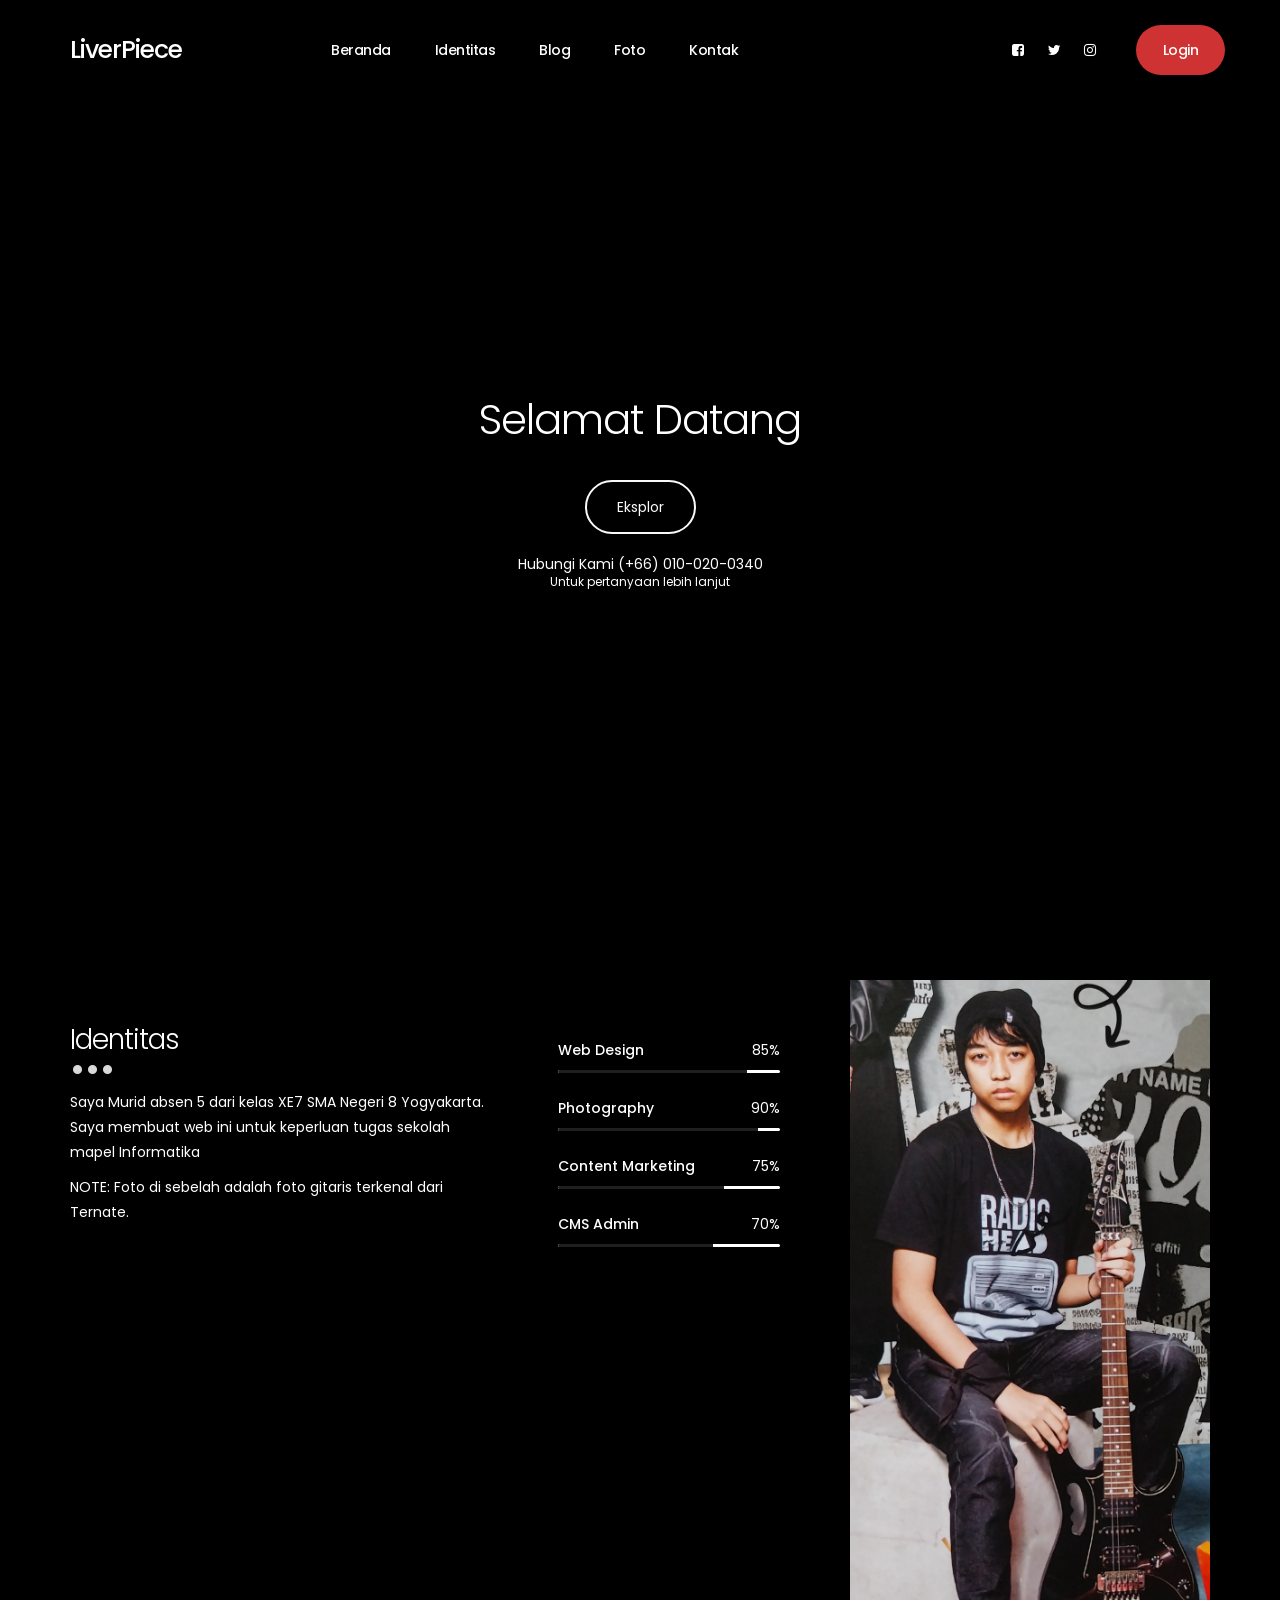
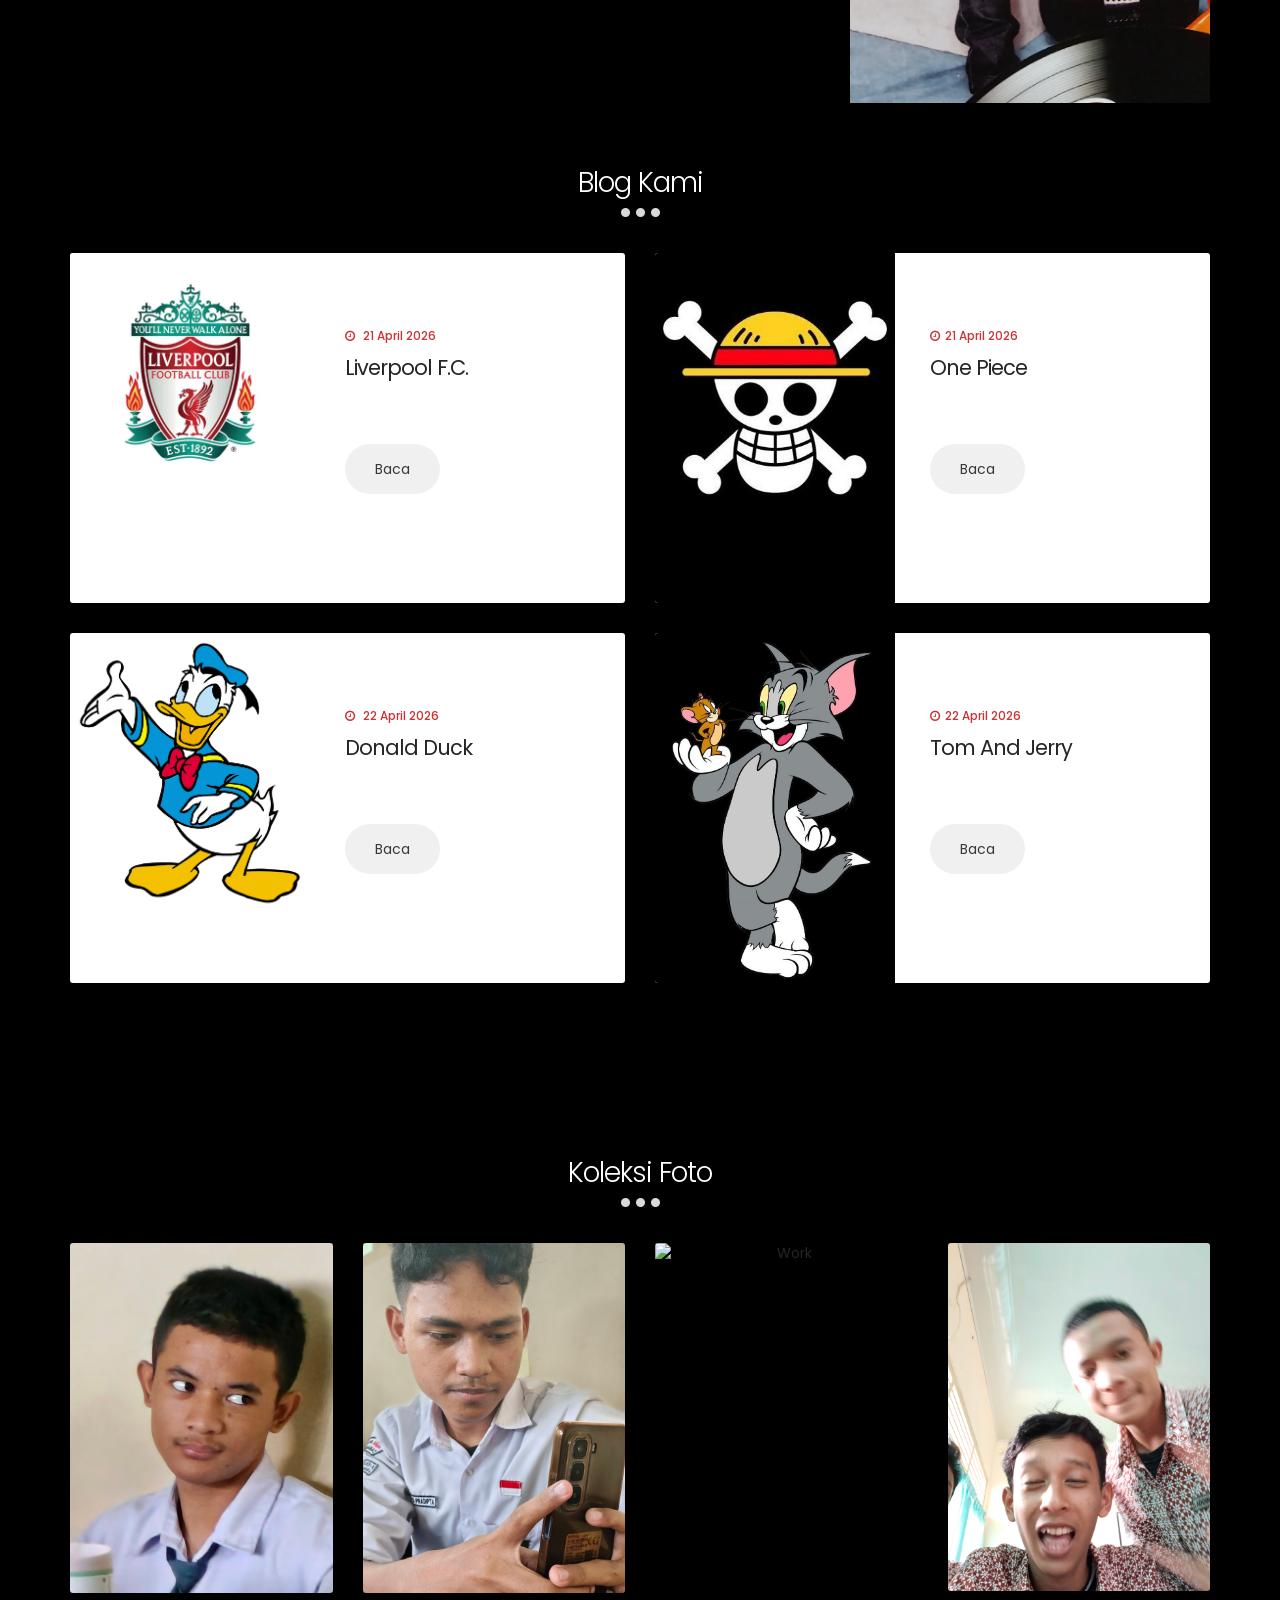
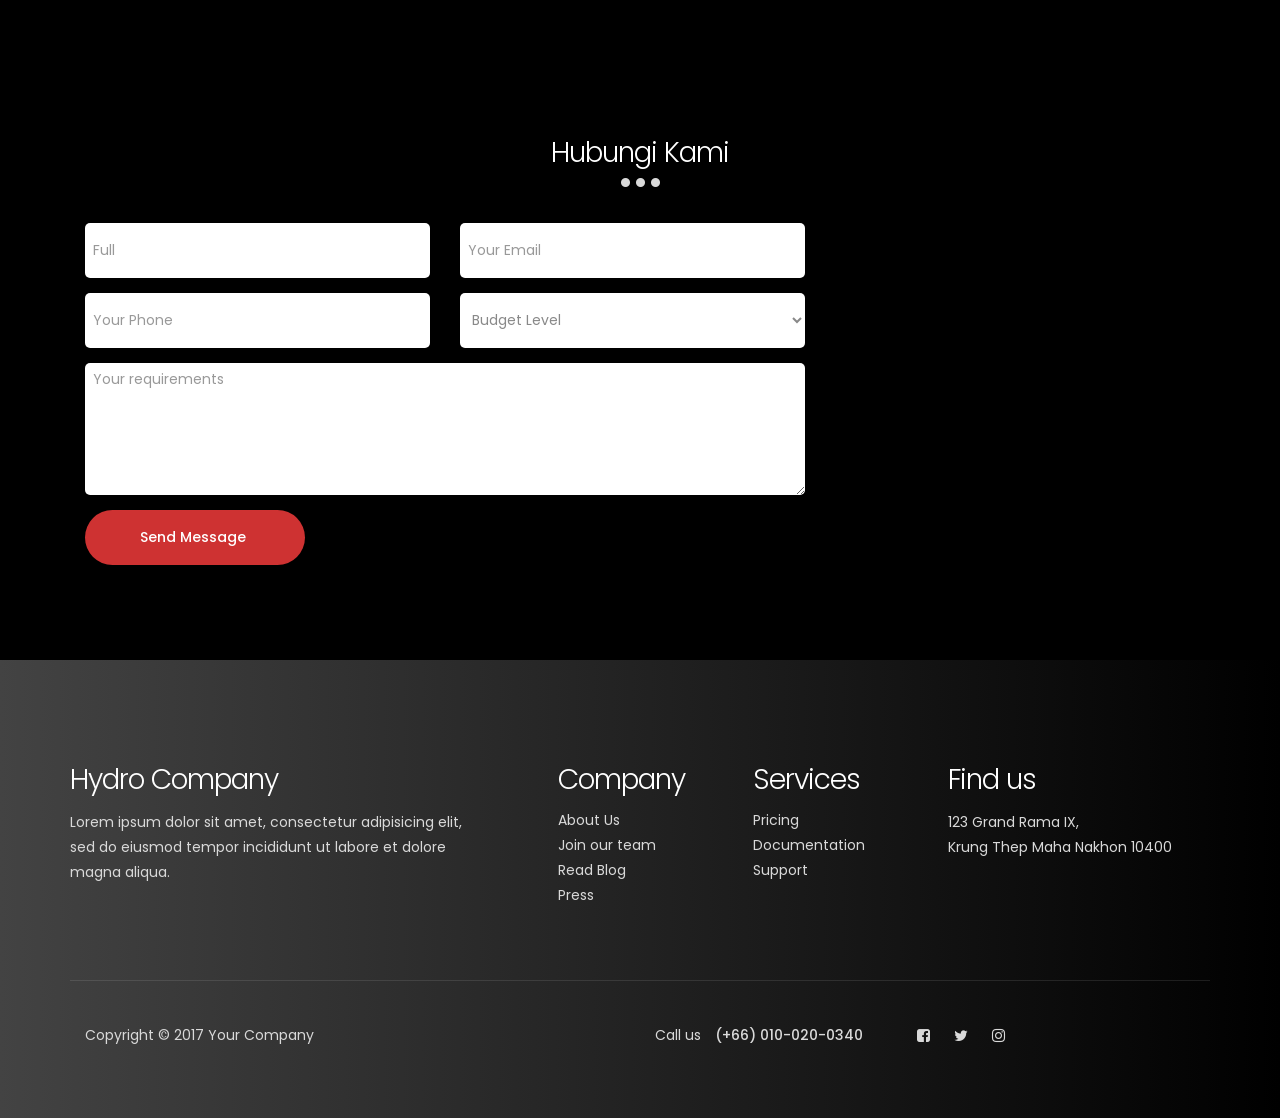
==== index.html @ a09a5f18 "Update index.html" ====
<!DOCTYPE html>
<html lang="en">
<head>
     <title>LiverPiece</title>
	<link rel="icon" type="image/png" href="images/92227-removebg-preview.png">
<!-- 
Hydro Template 
http://www.templatemo.com/tm-509-hydro
-->
     <meta charset="UTF-8">
     <meta http-equiv="X-UA-Compatible" content="IE=Edge">
     <meta name="description" content="">
     <meta name="keywords" content="">
     <meta name="author" content="">
     <meta name="viewport" content="width=device-width, initial-scale=1, maximum-scale=1">

     <link rel="stylesheet" href="css/bootstrap.min.css">
     <link rel="stylesheet" href="css/magnific-popup.css">
     <link rel="stylesheet" href="css/font-awesome.min.css">

     <!-- MAIN CSS -->
     <link rel="stylesheet" href="css/templatemo-style.css">
</head>
<body>

     <!-- PRE LOADER -->
     <section class="preloader">
          <div class="spinner">
               <span class="spinner-rotate"></span>
          </div>
     </section>


     <!-- MENU -->
     <section class="navbar custom-navbar navbar-fixed-top" role="navigation">
          <div class="container">

               <div class="navbar-header">
                    <button class="navbar-toggle" data-toggle="collapse" data-target=".navbar-collapse">
                         <span class="icon icon-bar"></span>
                         <span class="icon icon-bar"></span>
                         <span class="icon icon-bar"></span>
                    </button>

                    <!-- lOGO TEXT HERE -->
                    <a href="index.html" class="navbar-brand">LiverPiece</a>
               </div>

               <!-- MENU LINKS -->
               <div class="collapse navbar-collapse">
                    <ul class="nav navbar-nav navbar-nav-first">
                         <li><a href="#home" class="smoothScroll">Beranda</a></li>
                         <li><a href="#about" class="smoothScroll">Identitas</a></li>
                         <li><a href="#blog" class="smoothScroll">Blog</a></li>
                         <li><a href="#work" class="smoothScroll">Foto</a></li>
                         <li><a href="#contact" class="smoothScroll">Kontak</a></li>
                    </ul>

                    <ul class="nav navbar-nav navbar-right">
                         <li><a href="#"><i class="fa fa-facebook-square"></i></a></li>
                         <li><a href="#"><i class="fa fa-twitter"></i></a></li>
                         <li><a href="#"><i class="fa fa-instagram"></i></a></li>
                         <li class="section-btn"><a href="login/index.html">Login</a></li>
                    </ul>
               </div>

          </div>
     </section>


     <!-- HOME -->
     <section id="home" data-stellar-background-ratio="0.5">
          <div class="overlay"></div>
          <div class="container">
               <div class="row">

                    <div class="col-md-12 col-sm-12 text-center">
                         <div class="home-info">
                              <h1>Selamat Datang</h1>
                              <a href="#about" class="btn section-btn smoothScroll">Eksplor</a>
                              <div style="margin-top: 20px;">
                                   Hubungi Kami (+66) 010-020-0340
                                   <small style="display: block;">Untuk pertanyaan lebih lanjut</small>
                              </div>
                         </div>
                    </div>
               </div>
          </div>
     </section>


     <!-- ABOUT -->
     <section id="about" data-stellar-background-ratio="0.5">
          <div class="container">
               <div class="row">

                    <div class="col-md-5 col-sm-6">
                         <div class="about-info">
                              <div class="section-title">
                                   <h2>Identitas</h2>
                                   <span class="line-bar">...</span>
                              </div>
                              <p>Saya Murid absen 5 dari kelas XE7 SMA Negeri 8 Yogyakarta. Saya membuat web ini untuk keperluan tugas sekolah mapel Informatika</p>
                              <p> NOTE: Foto di sebelah adalah foto gitaris terkenal dari Ternate.</p>
                         </div>
                    </div>

                    <div class="col-md-3 col-sm-6">
                         <div class="about-info skill-thumb">

                              <strong>Web Design</strong>
                                   <span class="pull-right">85%</span>
                                        <div class="progress">
                                             <div class="progress-bar progress-bar-primary" role="progressbar" aria-valuenow="85" aria-valuemin="0" aria-valuemax="100" style="width: 85%;"></div>
                                        </div>

                              <strong>Photography</strong>
                                   <span class="pull-right">90%</span>
                                        <div class="progress">
                                             <div class="progress-bar progress-bar-primary" role="progressbar" aria-valuenow="90" aria-valuemin="0" aria-valuemax="100" style="width: 90%;"></div>
                                        </div>

                              <strong>Content Marketing</strong>
                                   <span class="pull-right">75%</span>
                                        <div class="progress">
                                             <div class="progress-bar progress-bar-primary" role="progressbar" aria-valuenow="75" aria-valuemin="0" aria-valuemax="100" style="width: 75%;"></div>
                                        </div>

                              <strong>CMS Admin</strong>
                                   <span class="pull-right">70%</span>
                                        <div class="progress">
                                             <div class="progress-bar progress-bar-primary" role="progressbar" aria-valuenow="70" aria-valuemin="0" aria-valuemax="100" style="width: 70%;"></div>
                                        </div>

                         </div>
                    </div>

                    <div class="col-md-4 col-sm-12">
                         <div class="about-image">
                              <img src="images/IMG_20260420_203108_837.jpg" class="img-responsive" alt="">
                         </div>
                    </div>
                    
               </div>
          </div>
     </section>


     <!-- BLOG -->
     <section id="blog" data-stellar-background-ratio="0.5">
          <div class="container">
               <div class="row">

                    <div class="col-md-12 col-sm-12">
                         <div class="section-title">
                              <h2>Blog Kami</h2>
                              <span class="line-bar">...</span>
                         </div>
                    </div>

                    <div class="col-md-6 col-sm-6">
                         <!-- BLOG THUMB -->
                         <div class="media blog-thumb">
                              <div class="media-object media-left">
                                   <a href="blog-detail.html"><img src="images/LogoLiverpool.jpg" class="img-responsive" alt=""></a>
                              </div>
                              <div class="media-body blog-info">
                                   <small><i class="fa fa-clock-o"></i> 21 April 2026</small>
                                   <h3><a href="blog-detail.html">Liverpool F.C.</a></h3>
                                   <p>.</p>
                                   <a href="blog-detail.html" class="btn section-btn">Baca</a>
                              </div>
                         </div>
                    </div>

                    <div class="col-md-6 col-sm-6">
                         <!-- BLOG THUMB -->
                         <div class="media blog-thumb">
                              <div class="media-object media-left">
                                   <a href="blogop.html"><img src="images/logoOP.jpg" class="img-responsive" alt=""></a>
                              </div>
                              <div class="media-body blog-info">
                                   <small><i class="fa fa-clock-o"></i>21 April 2026</small>
                                   <h3><a href="blogop.html">One Piece</a></h3>
                                   <p>.</p>
                                   <a href="blogop.html" class="btn section-btn">Baca</a>
                              </div>
                         </div>
                    </div>

                    <div class="col-md-6 col-sm-6">
                         <!-- BLOG THUMB -->
                         <div class="media blog-thumb">
                              <div class="media-object media-left">
                                   <a href="blogdonald.html"><img src="images/donald.webp" class="img-responsive" alt=""></a>
                              </div>
                              <div class="media-body blog-info">
                                   <small><i class="fa fa-clock-o"></i> 22 April 2026</small>
                                   <h3><a href="blogdonald.html">Donald Duck</a></h3>
                                   <p>.</p>
                                   <a href="blogdonald.html" class="btn section-btn">Baca</a>
                              </div>
                         </div>
                    </div>

                    <div class="col-md-6 col-sm-6">
                         <!-- BLOG THUMB -->
                         <div class="media blog-thumb">
                              <div class="media-object media-left">
                                   <a href="tomjerry.html"><img src="images/tomjerry.jpg" class="img-responsive" alt=""></a>
                              </div>
                              <div class="media-body blog-info">
                                   <small><i class="fa fa-clock-o"></i>22 April 2026</small>
                                   <h3><a href="tomjerry.html">Tom and Jerry</a></h3>
                                   <p>.</p>
                                   <a href="tomjerry.html" class="btn section-btn">Baca</a>
                              </div>
                         </div>
                    </div>
                    
               </div>
          </div>
     </section>


     <!-- WORK -->
     <section id="work" data-stellar-background-ratio="0.5">
          <div class="container">
               <div class="row">

                    <div class="col-md-12 col-sm-12">
                         <div class="section-title">
                              <h2>Koleksi Foto</h2>
                              <span class="line-bar">...</span>
                         </div>
                    </div>

                    <div class="col-md-3 col-sm-6">
                         <!-- WORK THUMB -->
                         <div class="work-thumb">
                              <a href="images/IMG_20260420_091550_127.jpg" class="image-popup">
                                   <img src="images/IMG_20260420_091550_127.jpg" class="img-responsive" alt="Work">

                                   <div class="work-info">
                                        <h3>Lingga</h3>
                                        <small>Lagi ngelirik</small>
                                   </div>
                              </a>
                         </div>
                    </div>

                    <div class="col-md-3 col-sm-6">
                         <!-- WORK THUMB -->
                         <div class="work-thumb">
                              <a href="images/IMG_20260129_132406_735.jpg" class="image-popup">
                                   <img src="images/IMG_20260129_132406_735.jpg" class="img-responsive" alt="Work">

                                   <div class="work-info">
                                        <h3>Aryo</h3>
                                        <small>Belajar foto</small>
                                   </div>
                              </a>
                         </div>
                    </div>

                    <div class="col-md-3 col-sm-6">
                         <!-- WORK THUMB -->
                         <div class="work-thumb">
                              <a href="images/IMG_20260119_083320_016.jpg" class="image-popup">
                                   <img src="images/IMG_20260119_083320_016.jpg" class="img-responsive" alt="Work">

                                   <div class="work-info">
                                        <h3>Satria</h3>
                                        <small>Kirab budaya</small>
                                   </div>
                              </a>
                         </div>
                    </div>

                    <div class="col-md-3 col-sm-6">
                         <!-- WORK THUMB -->
                         <div class="work-thumb">
                              <a href="images/IMG_20260408_142944_470.jpg" class="image-popup">
                                   <img src="images/IMG_20260408_142944_470.jpg" class="img-responsive" alt="Work">

                                   <div class="work-info">
                                        <h3>Erry x Lingga</h3>
                                        <small>Nyoba filter</small>
                                   </div>
                              </a>
                         </div>
                    </div>

               </div>
          </div>
     </section>

     <!-- CONTACT -->
     <section id="contact" data-stellar-background-ratio="0.5">
          <div class="container">
               <div class="row">

                    <div class="col-md-12 col-sm-12">
                         <div class="section-title">
                              <h2>Hubungi Kami</h2>
                              <span class="line-bar">...</span>
                         </div>
                    </div>

                    <div class="col-md-8 col-sm-8">
                        
                         <!-- CONTACT FORM HERE -->
                         <form id="contact-form" role="form" action="#" method="post">
                              <div class="col-md-6 col-sm-6">
                                   <input type="text" class="form-control" placeholder="Full" id="cf-name" name="cf-name" required="">
                              </div>

                              <div class="col-md-6 col-sm-6">
                                   <input type="email" class="form-control" placeholder="Your Email" id="cf-email" name="cf-email" required="">
                              </div>

                              <div class="col-md-6 col-sm-6">
                                   <input type="tel" class="form-control" placeholder="Your Phone" id="cf-number" name="cf-number" required="">
                              </div>

                              <div class="col-md-6 col-sm-6">
                                   <select class="form-control" id="cf-budgets" name="cf-budgets">
                                        <option>Budget Level</option>
                                        <option>$500 to $1,000</option>
                                        <option>$1,000 to $2,200</option>
                                        <option>$2,200 to $4,500</option>
                                        <option>$4,500 to $7,500</option>
                                        <option>$7,500 to $12,000</option>
                                        <option>$12,000 or more</option>
                                   </select>
                              </div>

                              <div class="col-md-12 col-sm-12">
                                   <textarea class="form-control" rows="6" placeholder="Your requirements" id="cf-message" name="cf-message" required=""></textarea>
                              </div>

                              <div class="col-md-4 col-sm-12">
                                   <input type="submit" class="form-control" name="submit" value="Send Message">
                              </div>

                         </form>
                    </div>

                    <div class="col-md-4 col-sm-4">
                         <div class="google-map">
	<!-- How to change your own map point
            1. Go to Google Maps
            2. Click on your location point
            3. Click "Share" and choose "Embed map" tab
            4. Copy only URL and paste it within the src="" field below
	-->
                              <iframe src=""https://www.google.com/maps/embed?pb=!1m18!1m12!1m3!1d3952.8453483321513!2d110.38421717587428!3d-7.806213792213693!2m3!1f0!2f0!3f0!3m2!1i1024!2i768!4f13.1!3m3!1m2!1s0x2e7a57b3f1d76af7%3A0x7e335f8ef00d6884!2sSMA%20Negeri%208%20Yogyakarta!5e0!3m2!1sid!2sid!4v1716195600000!5m2!1sid!2sid" allowfullscreen="" loading="lazy" referrerpolicy="no-referrer-when-downgrade"></iframe>
" allowfullscreen></iframe>
                         </div>
                    </div>

               </div>
          </div>
     </section>


     <!-- FOOTER -->
     <footer data-stellar-background-ratio="0.5">
          <div class="container">
               <div class="row">

                    <div class="col-md-5 col-sm-12">
                         <div class="footer-thumb footer-info"> 
                              <h2>Hydro Company</h2>
                              <p>Lorem ipsum dolor sit amet, consectetur adipisicing elit, sed do eiusmod tempor incididunt ut labore et dolore magna aliqua.</p>
                         </div>
                    </div>

                    <div class="col-md-2 col-sm-4"> 
                         <div class="footer-thumb"> 
                              <h2>Company</h2>
                              <ul class="footer-link">
                                   <li><a href="#">About Us</a></li>
                                   <li><a href="#">Join our team</a></li>
                                   <li><a href="#">Read Blog</a></li>
                                   <li><a href="#">Press</a></li>
                              </ul>
                         </div>
                    </div>

                    <div class="col-md-2 col-sm-4"> 
                         <div class="footer-thumb"> 
                              <h2>Services</h2>
                              <ul class="footer-link">
                                   <li><a href="#">Pricing</a></li>
                                   <li><a href="#">Documentation</a></li>
                                   <li><a href="#">Support</a></li>
                              </ul>
                         </div>
                    </div>

                    <div class="col-md-3 col-sm-4"> 
                         <div class="footer-thumb"> 
                              <h2>Find us</h2>
                              <p>123 Grand Rama IX, <br> Krung Thep Maha Nakhon 10400</p>
                         </div>
                    </div>                    

                    <div class="col-md-12 col-sm-12">
                         <div class="footer-bottom">
                              <div class="col-md-6 col-sm-5">
                                   <div class="copyright-text"> 
                                        <p>Copyright &copy; 2017 Your Company</p>
                                   </div>
                              </div>
                              <div class="col-md-6 col-sm-7">
                                   <div class="phone-contact"> 
                                        <p>Call us <span>(+66) 010-020-0340</span></p>
                                   </div>
                                   <ul class="social-icon">
                                        <li><a href="https://www.facebook.com/templatemo" class="fa fa-facebook-square" attr="facebook icon"></a></li>
                                        <li><a href="#" class="fa fa-twitter"></a></li>
                                        <li><a href="#" class="fa fa-instagram"></a></li>
                                   </ul>
                              </div>
                         </div>
                    </div>
                    
               </div>
          </div>
     </footer>


     <!-- MODAL -->
     <section class="modal fade" id="modal-form" tabindex="-1" role="dialog" aria-labelledby="myModalLabel" aria-hidden="true">
          <div class="modal-dialog modal-lg">
               <div class="modal-content modal-popup">

                    <div class="modal-header">
                         <button type="button" class="close" data-dismiss="modal" aria-label="Close">
                              <span aria-hidden="true">&times;</span>
                         </button>
                    </div>

                    <div class="modal-body">
                         <div class="container-fluid">
                              <div class="row">

                                   <div class="col-md-12 col-sm-12">
                                        <div class="modal-title">
                                             <h2>Hydro Co</h2>
                                        </div>

                                        <!-- NAV TABS -->
                                        <ul class="nav nav-tabs" role="tablist">
                                             <li class="active"><a href="#sign_up" aria-controls="sign_up" role="tab" data-toggle="tab">Create an account</a></li>
                                             <li><a href="#sign_in" aria-controls="sign_in" role="tab" data-toggle="tab">Sign In</a></li>
                                        </ul>

                                        <!-- TAB PANES -->
                                        <div class="tab-content">
                                             <div role="tabpanel" class="tab-pane fade in active" id="sign_up">
                                                  <form action="#" method="post">
                                                       <input type="text" class="form-control" name="name" placeholder="Name" required>
                                                       <input type="telephone" class="form-control" name="telephone" placeholder="Telephone" required>
                                                       <input type="email" class="form-control" name="email" placeholder="Email" required>
                                                       <input type="password" class="form-control" name="password" placeholder="Password" required>
                                                       <input type="submit" class="form-control" name="submit" value="Submit Button">
                                                  </form>
                                             </div>

                                             <div role="tabpanel" class="tab-pane fade in" id="sign_in">
                                                  <form action="#" method="post">
                                                       <input type="email" class="form-control" name="email" placeholder="Email" required>
                                                       <input type="password" class="form-control" name="password" placeholder="Password" required>
                                                       <input type="submit" class="form-control" name="submit" value="Submit Button">
                                                       <a href="https://www.facebook.com/templatemo">Forgot your password?</a>
                                                  </form>
                                             </div>
                                        </div>
                                   </div>

                              </div>
                         </div>
                    </div>

               </div>
          </div>
     </section>

     <!-- SCRIPTS -->
     <script src="js/jquery.js"></script>
     <script src="js/bootstrap.min.js"></script>
     <script src="js/jquery.stellar.min.js"></script>
     <script src="js/jquery.magnific-popup.min.js"></script>
     <script src="js/smoothscroll.js"></script>
     <script src="js/custom.js"></script>

</body>
</html>
---- css/templatemo-style.css ----
/*

Hydro Template 

http://www.templatemo.com/tm-509-hydro

*/  
  @import url('https://fonts.googleapis.com/css?family=Poppins:400,500,600');

  body {
    background: #000000;
    color: #ffffff;
    font-family: 'Poppins', sans-serif;
    overflow-x: hidden;
  }


  /*---------------------------------------
     TYPOGRAPHY              
  -----------------------------------------*/

  h1,h2,h3,h4,h5,h6 {
    font-weight: 300;
    line-height: inherit;
    letter-spacing: -1px;
  }

  h1 {
    color: #ffffff;
    font-size: 3em;
    margin-bottom: 30px;
  }

  h2 {
    color: #ffffff;
    font-size: 2em;
  }

  h3 {
    color: #ffffff;
    font-size: 1.5em;
    font-weight: 500;
    margin-bottom: 0;
  }

  h4 {
    color: #696969;
    font-size: 18px;
    line-height: normal;
  }

  p {
    color: #ffffff;
    font-size: 14px;
    font-weight: normal;
    line-height: 25px;
  }

  strong {
    font-weight: 500;
  }


  /*---------------------------------------
     GENERAL               
  -----------------------------------------*/

  * {
    -webkit-box-sizing: border-box;
    -moz-box-sizing: border-box;
    box-sizing: border-box;
  }

  *:before,
  *:after {
    -webkit-box-sizing: border-box;
    -moz-box-sizing: border-box;
    box-sizing: border-box;
  }

  a {
    color: #252525;
    font-weight: normal;
    -webkit-transition: 0.5s;
    transition: 0.5s;
    text-decoration: none !important;
  }

  a:hover, a:active, a:focus {
    color: #ce3232;
    outline: none;
  }

  .section-title {
    margin-bottom: 60px;
  }

  .section-title h2 {
    margin-top: 0;
    margin-bottom: 10px;
    line-height: 0;
  }

  .section-title .line-bar {
    color: #d9d9d9;
    display: block;
    font-size: 5em;
    line-height: 0;
  }

  .section-btn {
    background: #ce3232;
    border: 0;
    border-radius: 100px;
    color: #ffffff;
    cursor: pointer;
    font-size: inherit;
    font-weight: normal;
    padding: 15px 30px;
    -webkit-transition: 0.5s;
    transition: 0.5s;
  }

  .section-btn:hover,
  .section-btn:focus {
    background: #00F260;  /* fallback for old browsers */
    background: -webkit-linear-gradient(to right, #0575E6, #00F260);  /* Chrome 10-25, Safari 5.1-6 */
    background: linear-gradient(to right, #0575E6, #00F260); /* W3C, IE 10+/ Edge, Firefox 16+, Chrome 26+, Opera 12+, Safari 7+ */
    border-color: transparent;
    color: #393939;
  }

  .overlay {
    background: #000000;  /* fallback for old browsers */
    background: -webkit-linear-gradient(to right, #000000, #000000);  /* Chrome 10-25, Safari 5.1-6 */
    background: linear-gradient(to right, #000000, #000000); /* W3C, IE 10+/ Edge, Firefox 16+, Chrome 26+, Opera 12+, Safari 7+ */
    opacity: 0;
    position: absolute;
    width: 100%;
    height: 100%;
    top: 0;
    right: 0;
    left: 0;
  }

  section {
    padding-top: 80px;
    padding-bottom: 80px;
    text-align: center;
    background: #000000;
  }


  /*---------------------------------------
       PRE LOADER              
  -----------------------------------------*/

  .preloader {
    position: fixed;
    top: 0;
    left: 0;
    width: 100%;
    height: 100%;
    z-index: 99999;
    display: flex;
    flex-flow: row nowrap;
    justify-content: center;
    align-items: center;
    background: none repeat scroll 0 0 #ffffff;
  }

  .spinner {
    border: 1px solid transparent;
    border-radius: 3px;
    position: relative;
  }

  .spinner:before {
    content: '';
    box-sizing: border-box;
    position: absolute;
    top: 50%;
    left: 50%;
    width: 45px;
    height: 45px;
    margin-top: -10px;
    margin-left: -10px;
    border-radius: 50%;
    border: 1px solid #575757;
    border-top-color: #ffffff;
    animation: spinner .9s linear infinite;
  }

  @-webkit-@keyframes spinner {
    to {transform: rotate(360deg);}
  }

  @keyframes spinner {
    to {transform: rotate(360deg);}
  }


  /*---------------------------------------
      MENU              
  -----------------------------------------*/

  .custom-navbar {
    background: 000000;
    border: none;
    margin-bottom: 0;
    padding: 25px 0;
  }

  .custom-navbar .navbar-brand {
    color: #ffffff;
    font-size: 25px;
    font-weight: 500;
    letter-spacing: -1px;
  }

  .top-nav-collapse {
    background: #000000;
  }

  .custom-navbar .navbar-nav.navbar-nav-first {
    margin-left: 8em;
  }

  .custom-navbar .navbar-nav.navbar-right li a {
    padding-right: 12px;
    padding-left: 12px;
  }

  .custom-navbar .section-btn {
    padding: 15px;
    margin-left: 2em;
  }

  .custom-navbar .section-btn:hover {
    background: #000000;  /* fallback for old browsers */
    background: -webkit-linear-gradient(to right, #434343, #000000);  /* Chrome 10-25, Safari 5.1-6 */
    background: linear-gradient(to right, #434343, #000000); /* W3C, IE 10+/ Edge, Firefox 16+, Chrome 26+, Opera 12+, Safari 7+ */
  }

  .custom-navbar .section-btn a {
    padding: 0;
  }

  .custom-navbar .nav .section-btn a:hover {
    color: #ffffff;
  }

  .custom-navbar .nav li a {
    font-size: 14px;
    font-weight: 500;
    color: #ffffff;
    letter-spacing: -0.5px;
    padding-right: 22px;
    padding-left: 22px;
  }

  .custom-navbar .nav li a:hover {
    background: transparent;
    color: #ce3232;
  }

  .custom-navbar .navbar-nav > li > a:hover,
  .custom-navbar .navbar-nav > li > a:focus {
    background-color: transparent;
  }

  .custom-navbar .nav li.active > a {
    background-color: transparent;
    color: #ce3232;
  }

  .custom-navbar .navbar-toggle {
    border: none;
    padding-top: 10px;
  }

  .custom-navbar .navbar-toggle {
    background-color: transparent;
  }

  .custom-navbar .navbar-toggle .icon-bar {
    background: #252525;
    border-color: transparent;
  }

  @media(min-width:768px) {
    .custom-navbar {
      border-bottom: 0;
      background: 0 0; 
    }

    .custom-navbar.top-nav-collapse {
      background: #000000;
      -webkit-box-shadow: 0 1px 30px rgba(0, 0, 0, 0.1);
      -moz-box-shadow: 0 1px 30px rgba(0, 0, 0, 0.1);
      box-shadow: 0 1px 30px rgba(0, 0, 0, 0.1);
      padding: 12px 0;
    }

    .top-nav-collapse .navbar-brand {
      color: #000000;
    }

    .top-nav-collapse .nav li a {
      color: #000000;
    }

    .top-nav-collapse .nav .section-btn a {
      color: #000000;
    }
  }



  /*---------------------------------------
      HOME              
  -----------------------------------------*/

  #home {
    background: url('../images/hero-background.png') no-repeat center center;
    background-size: cover;
    vertical-align: middle;
    display: -webkit-box;
    display: -webkit-flex;
    display: -ms-flexbox;
    display: flex;
    -webkit-box-align: center;
    -webkit-align-items: center;
    -ms-flex-align: center;
    align-items: center;
    min-height: 100vh;
    position: relative;
    overflow: hidden;
    padding-top: 10em;
    text-align: left;
  }

  #home h1 {
    color: #ffffff;
  }

  .home-info .section-btn {
    background: transparent;
    border: 2px solid #f9f9f9;
    color: #f9f9f9;
  }

  .home-info .section-btn:hover,
  .home-info .section-btn:focus {
    background: #ce3232;
    border-color: transparent;
    color: #ffffff;
  }

  .home-info span {
    display: inline-block;
    vertical-align: middle;
    color: #f9f9f9;
    font-weight: 500;
    margin-left: 20px; 
  }

  .home-info span small {
    display: block;
  }



  /*---------------------------------------
      ABOUT              
  -----------------------------------------*/

  #about {
    text-align: left;
    padding-bottom: 0;
  }

  #about .about-info:first-child {
    margin-right: 40px;
  }

  .about-info .section-title {
    margin: 40px 0 40px 0;
  }

  .about-info {
    margin-top: 60px;
  }

  .skill-thumb strong {
    display: inline-block;
    margin-bottom: 10px;
  }

  .skill-thumb .progress {
    background: #ffffff;
    border-radius: 5px;
    box-shadow: none;
    height: 3px;
    margin-bottom: 25px;
  }

  .skill-thumb .progress-bar {
    background: #1f1f1f;
    box-shadow: none;
  }



  /*---------------------------------------
      WORK             
  -----------------------------------------*/

  .work-info img {
    width: 100%;
    border-radius: 100%;
  }

  #work .work-thumb {
    overflow: hidden;
    position: relative;
    cursor: pointer;
    border-radius: 3px;
  }

  .work-thumb .work-info {
    position: absolute;
    top: 0px;
    left: 0px;
    right: 0px;
    bottom: 0px;
    display: flex;
    align-items: center;
    justify-content: center;
    flex-direction: column;
    text-align: center;
  }

  .work-thumb .work-info:after {
    position: absolute;
    top: 0px;
    left: 0px;
    right: 0px;
    bottom: 0px;
    content: "";
    background: #ce3232;
    opacity: 0;
    transition: 0.5s;
  }

  .work-thumb .work-info:hover::after {
    opacity: 0.9;
  }

  .work-thumb .work-info h3,
  .work-thumb .work-info small {
    transform: translateY(100%);
    opacity: 0;
    display: block;
    transition: 0.5s 0.2s;
    color: #ffffff;
    z-index: 2;
    position: relative;
  }

  .work-thumb .work-info small {
    color: #d9d9d9;
    text-transform: uppercase;
    font-size: 12px;
    font-weight: 500;
    letter-spacing: 1px;
    margin-top: 3px;
  }

  .work-thumb:hover .work-info h3,
  .work-thumb:hover .work-info small {
    transform: translateY(0px);
    opacity: 1;
  }



  /*---------------------------------------
      BLOG             
  -----------------------------------------*/

  #blog {
    background: #000000;
  }

  #blog-header,
  #blog-detail {
    text-align: left;
  }

  #blog-header {
    background: url('../images/hero-background.png') no-repeat center center;
    background-size: cover;
    display: -webkit-box;
    display: -webkit-flex;
    display: -ms-flexbox;
    display: flex;
    -webkit-box-align: center;
    -webkit-align-items: center;
    -ms-flex-align: center;
    align-items: center;
    height: 65vh;
    color: #ffffff;
    position: relative;
    padding-top: 12em;
  }

  #blog-header h2 {
    color: #ffffff;
  }

  .blog-thumb {
    background: #ffffff;
    -webkit-box-shadow: 0 1px 30px rgba(0, 0, 0, 0.1);
    -moz-box-shadow: 0 1px 30px rgba(0, 0, 0, 0.1);
    box-shadow: 0 1px 30px rgba(0, 0, 0, 0.1);
    border-radius: 3px;
    text-align: left;
    margin-bottom: 30px;
    height: 350px;
  }

  .media.blog-thumb .media-left {
    width: 45%;
  }

  .blog-thumb small {
    color: #ce3232;
    font-weight: 500;
    display: block;
  }

  .blog-thumb small .fa {
    margin-right: 5px;
  }

  .blog-thumb h4 {
    margin-top: 2px;
    margin-bottom: 0px;
  }

  #blog-detail h2 {
    padding: 25px 0 10px 0;
  }

  .blog-info {
    padding: 75px 25px;
  }

  .blog-info h3 {
    margin: 0;
    padding: 8px 0 6px 0;
    text-transform: capitalize;
  }

  .blog-info .section-btn {
    background: #f0f0f0;
    color: #393939;
    margin-top: 20px;
  }

  .blog-info .section-btn:hover {
    background: #00F260;  /* fallback for old browsers */
    background: -webkit-linear-gradient(to right, #0575E6, #00F260);  /* Chrome 10-25, Safari 5.1-6 */
    background: linear-gradient(to right, #0575E6, #00F260); /* W3C, IE 10+/ Edge, Firefox 16+, Chrome 26+, Opera 12+, Safari 7+ */
    color: #ffffff;
  }

  .blog-thumb ul {
    margin: 32px 12px 22px 0px;
  }

  .blog-thumb ul li {
    list-style: square;
    font-weight: normal;
    padding: 4px 12px 4px 0px;
  }

  .blog-social-share {
    text-align: center;
    padding-top: 22px;
  }

  .blog-social-share .btn {
    border-radius: 100px;
    border: none;
    font-size: 10px;
    letter-spacing: 0.5px;
    text-transform: uppercase;
    margin: 20px 6px;
    padding: 10px 16px;
  }

  .blog-social-share .btn-primary {
    background: #3b5998;
  }

  .blog-social-share .btn-success {
    background: #1da1f2;
  }

  .blog-social-share .btn-danger {
    background: #dd4b39;
  }

  .blog-social-share a .fa {
    padding-right: 4px;
  }

  .blog-ads {
    background: #f9f9f9;
    border-right: 4px solid #2b2b2b;
    padding: 42px;
    text-align: center;
    margin: 26px 0 26px 0;
  }

  .blog-ads h4 {
    font-size: 18px;
  }



  /*---------------------------------------
      CONTACTS             
  -----------------------------------------*/

  #contact {
    background: #000000;  /* fallback for old browsers */
    background: -webkit-linear-gradient(to right, #000000, #000000);  /* Chrome 10-25, Safari 5.1-6 */
    background: linear-gradient(to right, #000000, #000000); /* W3C, IE 10+/ Edge, Firefox 16+, Chrome 26+, Opera 12+, Safari 7+ */
  }

  #contact .section-title h2 {
    color: #ffffff;
  }

  .google-map {
    border-radius: 100%;
    width: 300px;
    height: 300px;
    overflow: hidden;
    margin: 0 auto;
  }

  .google-map iframe {
    border: 0;
    width: 300px;
    height: 300px;
  }

  #contact .form-control {
    border: 0;
    border-radius: 5px;
    box-shadow: none;
    color: rgba(20,20,20,0.5);
    font-size: 14px;
    font-weight: normal;
    margin-bottom: 15px;
    padding-left: 8px;
  }

  #contact input,
  #contact select {
    height: 55px;
  }

  #contact select {
    color: rgba(20,20,20,0.5);
  }

  #contact input[type='submit'] {
    background: #ce3232;
    border-radius: 100px;
    color: #ffffff;
    font-weight: 500;
  }



  /*---------------------------------------
     FOOTER              
  -----------------------------------------*/

  footer {
    background: #000000;  /* fallback for old browsers */
    background: -webkit-linear-gradient(to right, #434343, #000000);  /* Chrome 10-25, Safari 5.1-6 */
    background: linear-gradient(to right, #434343, #000000); /* W3C, IE 10+/ Edge, Firefox 16+, Chrome 26+, Opera 12+, Safari 7+ */
    position: relative;
    padding-top: 80px;
    padding-bottom: 60px;
  }

  footer h2 {
    color: #ffffff;
  }

  .footer-link {
    margin: 0;
    padding: 0;
  }

  .footer-link li {
    display: block;
    list-style: none;
    margin: 5px 10px 5px 0;
  }

  footer p,
  footer span,
  .footer-link li a {
    color: #d9d9d9;
  }

  .copyright-text p,
  .footer-bottom .phone-contact p {
    font-size: 14px;
  }

  .footer-info p {
    margin-right: 4em;
  }

  .footer-bottom {
    border-top: 1px solid rgba(255,255,255,0.1);
    margin-top: 5em;
    padding-top: 3em;
  }

  .footer-bottom .phone-contact,
  .footer-bottom .social-icon {
    display: inline-block;
    vertical-align: top;
  }

  .footer-bottom .phone-contact {
    margin-right: 40px;
  }

  .footer-bottom .phone-contact span {
    font-weight: 500;
    display: inline-block;
    margin-left: 10px;
  }


  /*---------------------------------------
     SOCIAL ICON              
  -----------------------------------------*/

  .social-icon {
    position: relative;
    padding: 0;
    margin: 0;
  }

  .social-icon li {
    display: inline-block;
    list-style: none;
  }

  .social-icon li a {
    border-radius: 100px;
    color: #d9d9d9;
    font-size: 15px;
    text-decoration: none;
    position: relative;
    margin: 5px 10px;
  }

  .social-icon li a:hover {
    color: #ce3232;
  }


  /*---------------------------------------
      MODAL FORM             
  -----------------------------------------*/

  @media (min-width: 992px) {
    .modal-dialog {
      width: 420px;
    }
  }

  .modal-open .modal {
    padding-left: 0 !important;
  }

  .modal-dialog .modal-content {
    background: #000000;  /* fallback for old browsers */
    background: -webkit-linear-gradient(to right, #434343, #000000);  /* Chrome 10-25, Safari 5.1-6 */
    background: linear-gradient(to right, #434343, #000000); /* W3C, IE 10+/ Edge, Firefox 16+, Chrome 26+, Opera 12+, Safari 7+ */
    border: none;
    border-radius: 2px;
    text-align: center;
    position: relative;
    padding: 2em;
  }

  .modal-header, .modal-footer {
    border-bottom: 0;
    padding: 0;
  }

  .modal-dialog .modal-body {
    padding: 0;
  }

  .modal-dialog .modal-body a {
    color: #d9d9d9;
  }

  .modal .close {
    color: #999;
    font-size: 40px;
    font-weight: 300;
    text-shadow: none;
    opacity: 1;
    position: absolute;
    top: 15px;
    right: 15px;
    z-index: 100;
    outline: none;
  }

  .modal-dialog .modal-title {
    margin-bottom: 20px;
  }

  .modal-dialog .modal-title h2 {
    color: #ffffff;
  }

  .modal-dialog .nav-tabs {
    display: inline-block;
  }

  .modal-dialog .nav-tabs > li > a {
    border: 0;
    color: #999999;
    margin-right: 0;
  }

  .modal-dialog .nav-tabs > li.active > a, 
  .modal-dialog .nav-tabs > li.active > a:hover, 
  .modal-dialog .nav-tabs > li.active > a:focus,
  .modal-dialog .nav>li>a:focus, 
  .modal-dialog .nav>li>a:hover {
    color: #ffffff;
    background-color: transparent;
    border: none;
    border-bottom: 1px solid #ce3232;
  }

  .modal-dialog .tab-content {
    padding-top: 20px;
  }

  .modal-dialog form .form-control {
    border-radius: 5px;
    border: 1px solid #595959;
    background: transparent;
    box-shadow: none;
    margin: 15px 0 15px 0;
    height: 50px;
  }

  .modal-dialog form .form-control:hover,
  .modal-dialog form .form-control:focus {
    border-color: #ffffff;
  }

  .modal-dialog form input[type="submit"] {
    background: #ce3232;
    border-color: transparent;
    border-radius: 100px;
    color: #ffffff;
    margin-top: 20px;
  }


  /*---------------------------------------
     RESPONSIVE STYLES              
  -----------------------------------------*/

  @media screen and (max-width: 1170px) {

    .custom-navbar .navbar-nav.navbar-nav-first {
      margin-left: inherit;
    }
  }

  @media screen and (max-width: 991px) {

    h3 {
      font-size: 1.2em;
    }

    p {
      font-size: 13px;
    }

    #home {
      text-align: center;
    }

    .home-info {
      margin-bottom: 3em;
    }

    .custom-navbar .nav li a {
      font-size: 13px;
      padding-right: 11px;
      padding-left: 11px;
    }

    .custom-navbar .section-btn {
      margin-left: 1em;
    }

    .blog-thumb {
      height: inherit;
    }

    .blog-info {
      padding: 45px 25px;
    }

    .media.blog-thumb .media-left {
      display: block;
      width: 100%;
      padding-right: 0;
      overflow: hidden;
    }

    .media.blog-thumb .media-left {
      height: 250px;
    }

    .media.blog-thumb .media-left img {
      position: relative;
      bottom: 10em;
    }

    #work .work-thumb,
    .footer-thumb {
      margin-top: 20px;
      margin-bottom: 30px;
    }
  }

  @media only screen and (min-width: 640px) and (max-width: 767px) {

    #blog-header {
      height: 100vh;
    }

    .media.blog-thumb .media-left {
      height: 550px;
    }

    .media.blog-thumb .media-left img {
      position: relative;
      bottom: 10em;
    }
  }

  @media screen and (max-width: 767px) {

    .custom-navbar {
      background: #ffffff;
      -webkit-box-shadow: 0 1px 30px rgba(0, 0, 0, 0.1);
      -moz-box-shadow: 0 1px 30px rgba(0, 0, 0, 0.1);
      box-shadow: 0 1px 30px rgba(0, 0, 0, 0.1);
      padding: 10px 0;
    }

    .custom-navbar .nav li a {
      line-height: normal;
      padding: 5px;
    }

    .custom-navbar .navbar-brand,
    .top-nav-collapse .navbar-brand {
      color: #252525;
      font-weight: 600;
    }

    .custom-navbar .nav li a,
    .top-nav-collapse .nav li a {
      color: #575757;
    }

    .custom-navbar .navbar-nav.navbar-right li {
      display: inline-block;
    }

    .custom-navbar .section-btn {
      display: block !important;
      width: 50%;
      margin: 10px auto 10px auto;
      padding: 10px;
    }

    .custom-navbar .section-btn a {
      color: #ffffff !important;
    }

    .home-info span {
      margin-top: 20px;
    }

    #about .about-info:first-child {
      margin-right: 0;
    }

    .about-info {
      margin: 40px 0 40px 0;
    }

    .google-map {
      margin-top: 50px;
    }

    footer {
      text-align: center;
    }

    .footer-info p,
    .footer-bottom .phone-contact {
      margin-right: 0;
    }
  }

  @media screen and (max-width: 639px) {

    h1 {
      font-size: 2em;
    }

    .media.blog-thumb .media-left {
      height: 320px;
    }

    .media.blog-thumb .media-left img {
      position: relative;
      bottom: 6em;
    }
    
  }
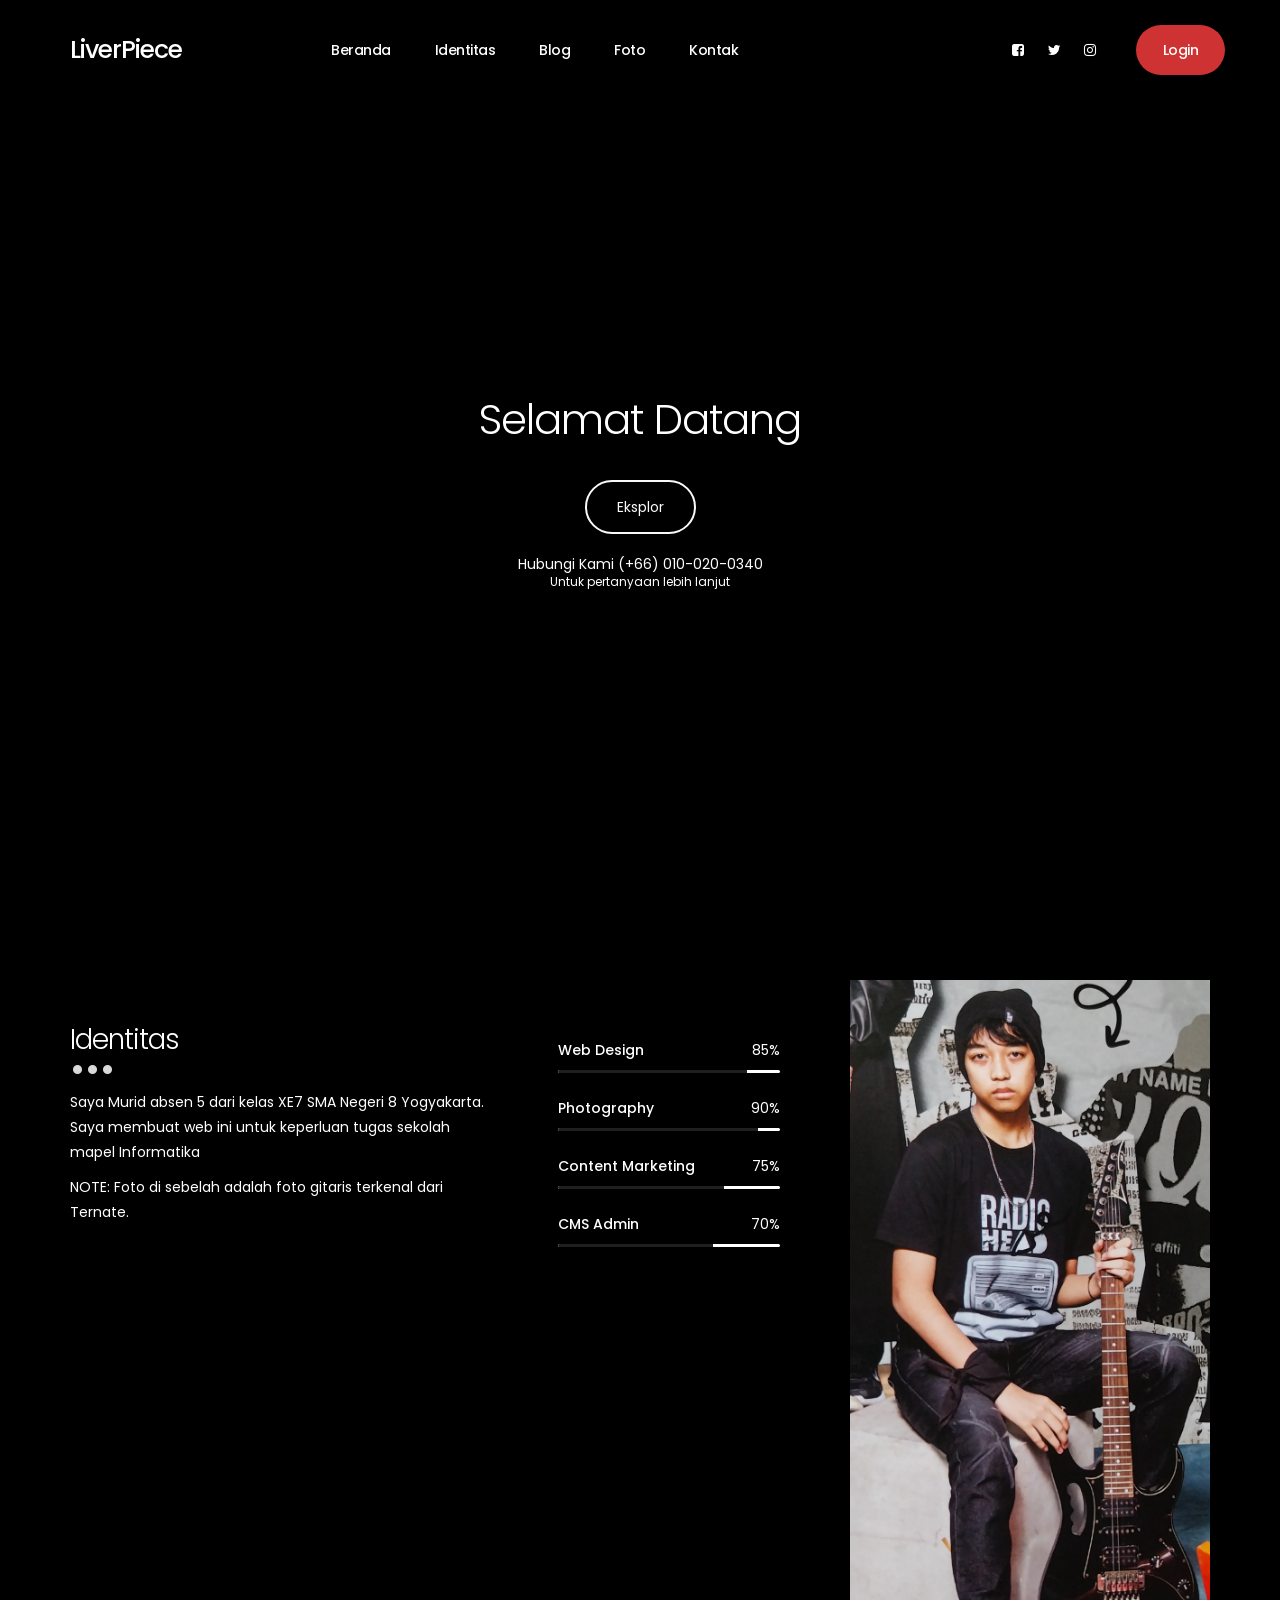
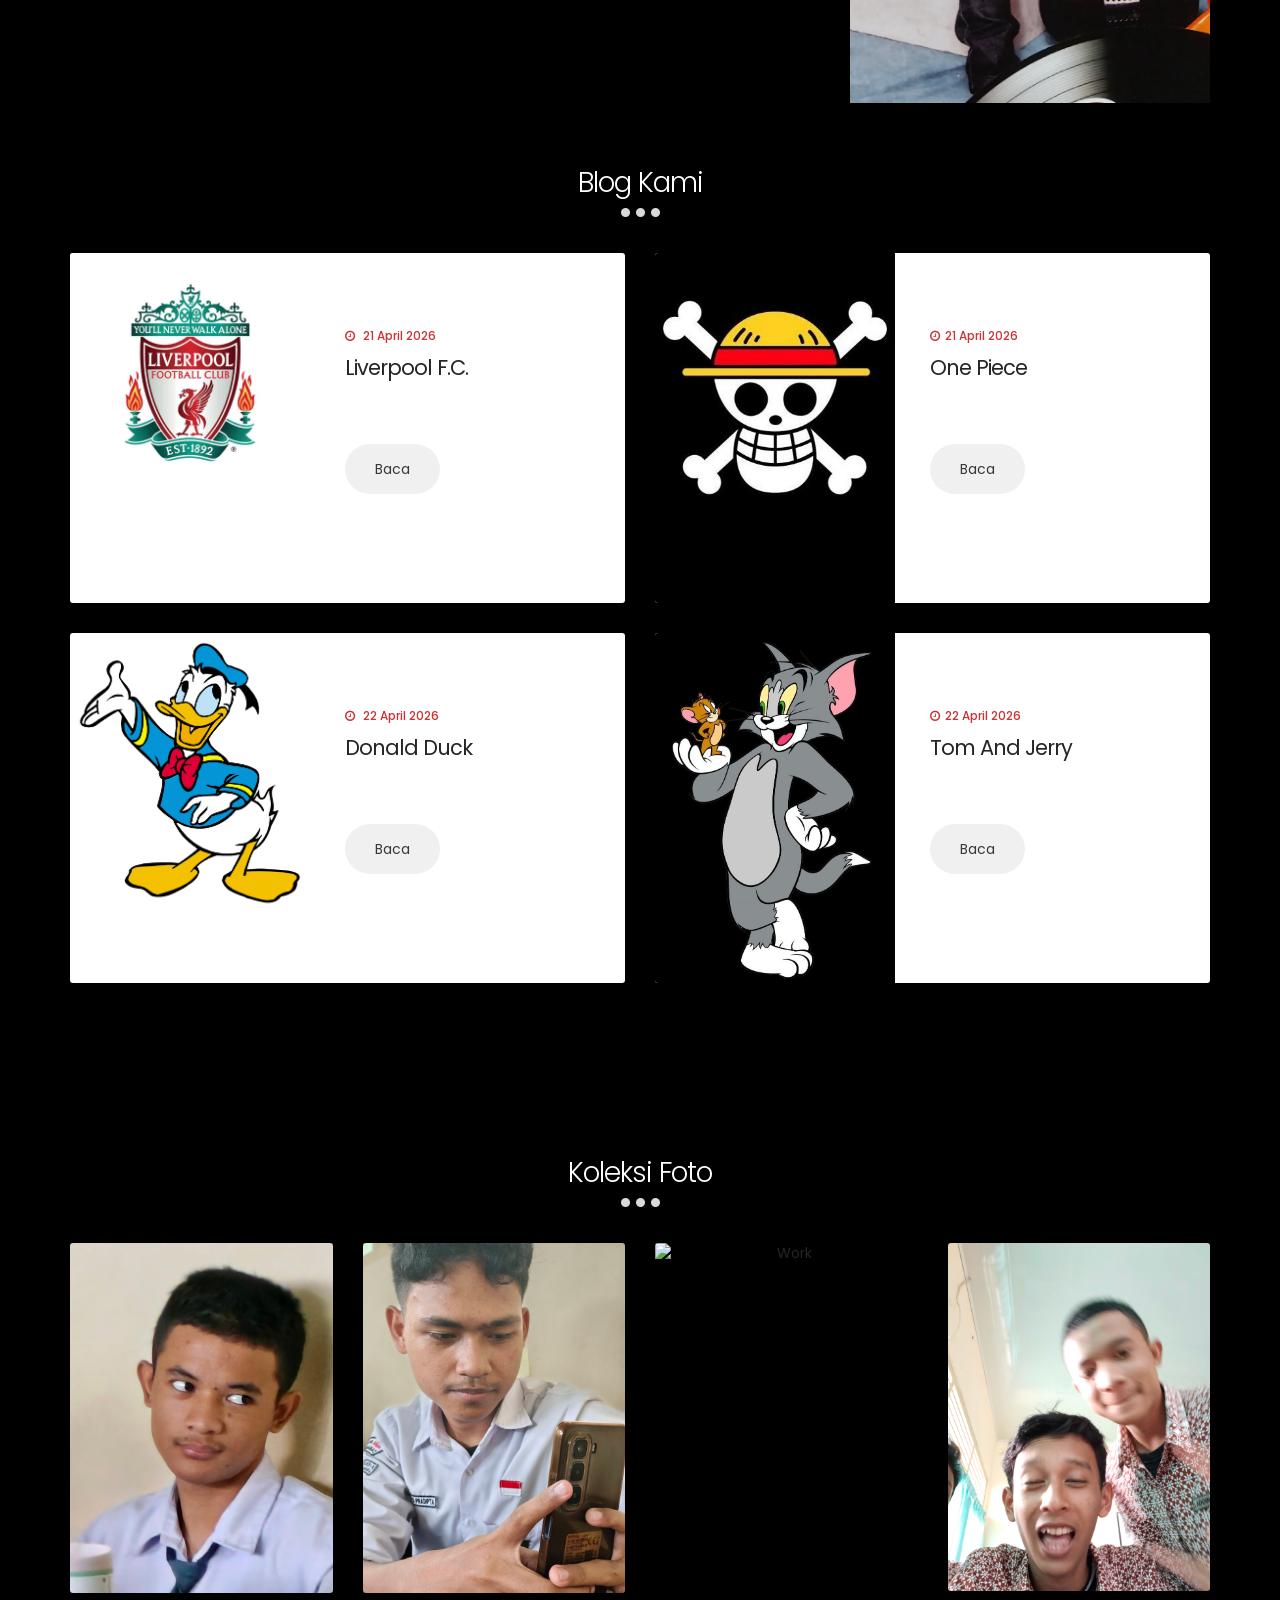
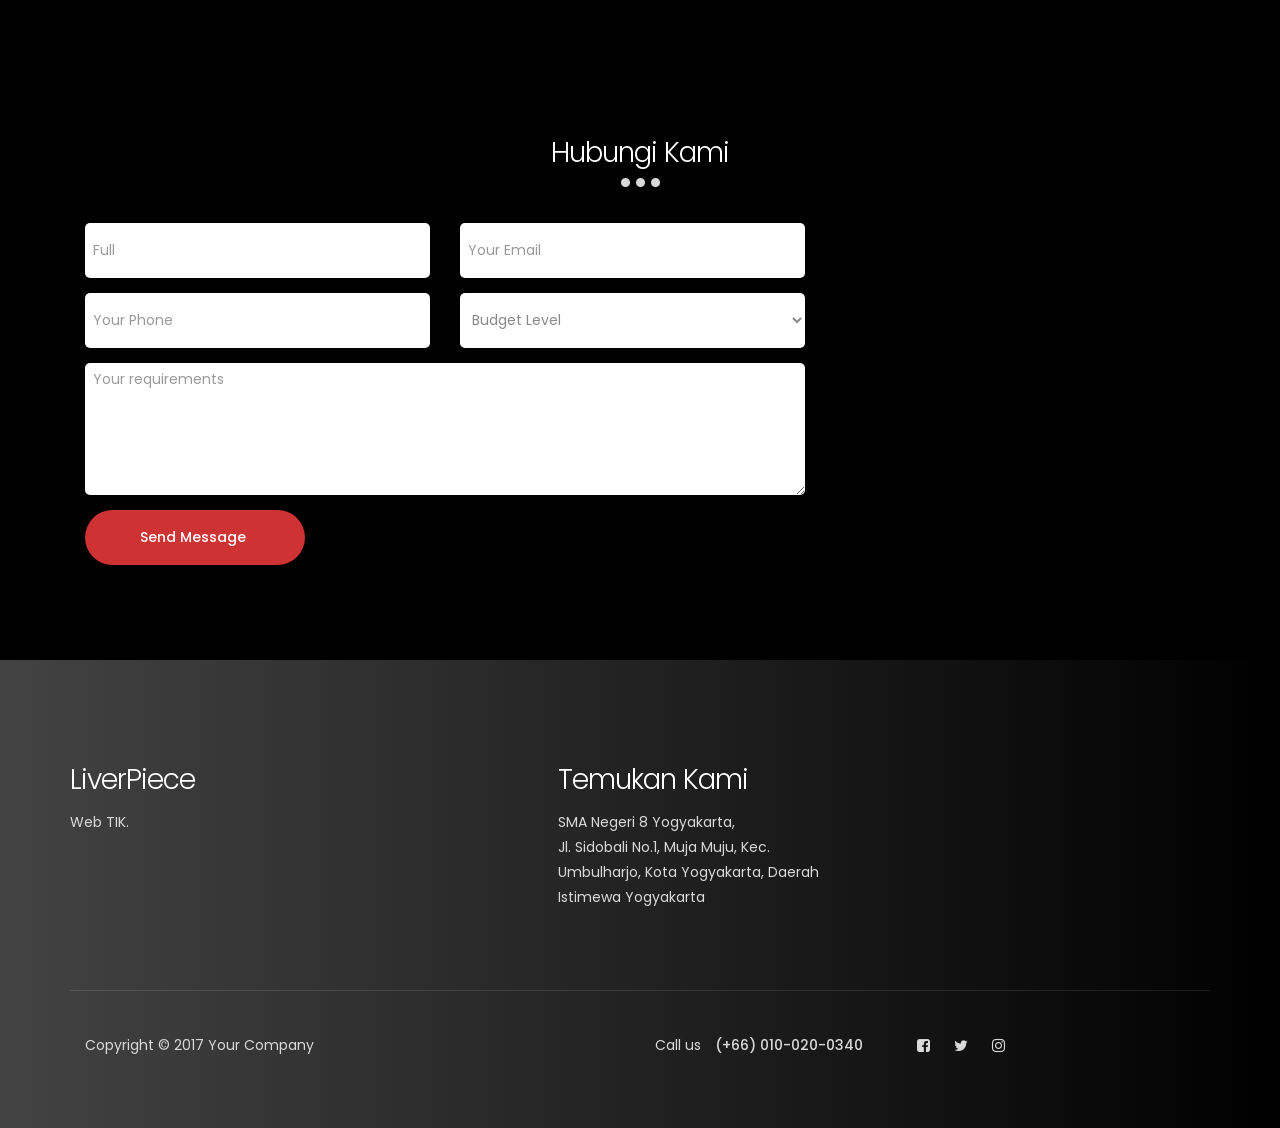
==== commit 5a4c5281: "Update index.html" ====
--- a/index.html
+++ b/index.html
@@ -354,8 +354,7 @@
             3. Click "Share" and choose "Embed map" tab
             4. Copy only URL and paste it within the src="" field below
 	-->
-                              <iframe src=""https://www.google.com/maps/embed?pb=!1m18!1m12!1m3!1d3952.8453483321513!2d110.38421717587428!3d-7.806213792213693!2m3!1f0!2f0!3f0!3m2!1i1024!2i768!4f13.1!3m3!1m2!1s0x2e7a57b3f1d76af7%3A0x7e335f8ef00d6884!2sSMA%20Negeri%208%20Yogyakarta!5e0!3m2!1sid!2sid!4v1716195600000!5m2!1sid!2sid" allowfullscreen="" loading="lazy" referrerpolicy="no-referrer-when-downgrade"></iframe>
-" allowfullscreen></iframe>
+                              <iframe src="https://www.google.com/maps/embed?pb=!1m18!1m12!1m3!1d3952.8453483321513!2d110.38421717587428!3d-7.806213792213693!2m3!1f0!2f0!3f0!3m2!1i1024!2i768!4f13.1!3m3!1m2!1s0x2e7a57b3f1d76af7%3A0x7e335f8ef00d6884!2sSMA%20Negeri%208%20Yogyakarta!5e0!3m2!1sid!2sid!4v1716195600000!5m2!1sid!2sid" allowfullscreen></iframe>
                          </div>
                     </div>
 
@@ -371,38 +370,15 @@
 
                     <div class="col-md-5 col-sm-12">
                          <div class="footer-thumb footer-info"> 
-                              <h2>Hydro Company</h2>
-                              <p>Lorem ipsum dolor sit amet, consectetur adipisicing elit, sed do eiusmod tempor incididunt ut labore et dolore magna aliqua.</p>
-                         </div>
-                    </div>
-
-                    <div class="col-md-2 col-sm-4"> 
-                         <div class="footer-thumb"> 
-                              <h2>Company</h2>
-                              <ul class="footer-link">
-                                   <li><a href="#">About Us</a></li>
-                                   <li><a href="#">Join our team</a></li>
-                                   <li><a href="#">Read Blog</a></li>
-                                   <li><a href="#">Press</a></li>
-                              </ul>
-                         </div>
-                    </div>
-
-                    <div class="col-md-2 col-sm-4"> 
-                         <div class="footer-thumb"> 
-                              <h2>Services</h2>
-                              <ul class="footer-link">
-                                   <li><a href="#">Pricing</a></li>
-                                   <li><a href="#">Documentation</a></li>
-                                   <li><a href="#">Support</a></li>
-                              </ul>
+                              <h2>LiverPiece</h2>
+                              <p>Web TIK.</p>
                          </div>
                     </div>
 
                     <div class="col-md-3 col-sm-4"> 
                          <div class="footer-thumb"> 
-                              <h2>Find us</h2>
-                              <p>123 Grand Rama IX, <br> Krung Thep Maha Nakhon 10400</p>
+                              <h2>Temukan Kami</h2>
+                              <p>SMA Negeri 8 Yogyakarta, <br>Jl. Sidobali No.1, Muja Muju, Kec. Umbulharjo, Kota Yogyakarta, Daerah Istimewa Yogyakarta</p>
                          </div>
                     </div>                    
 
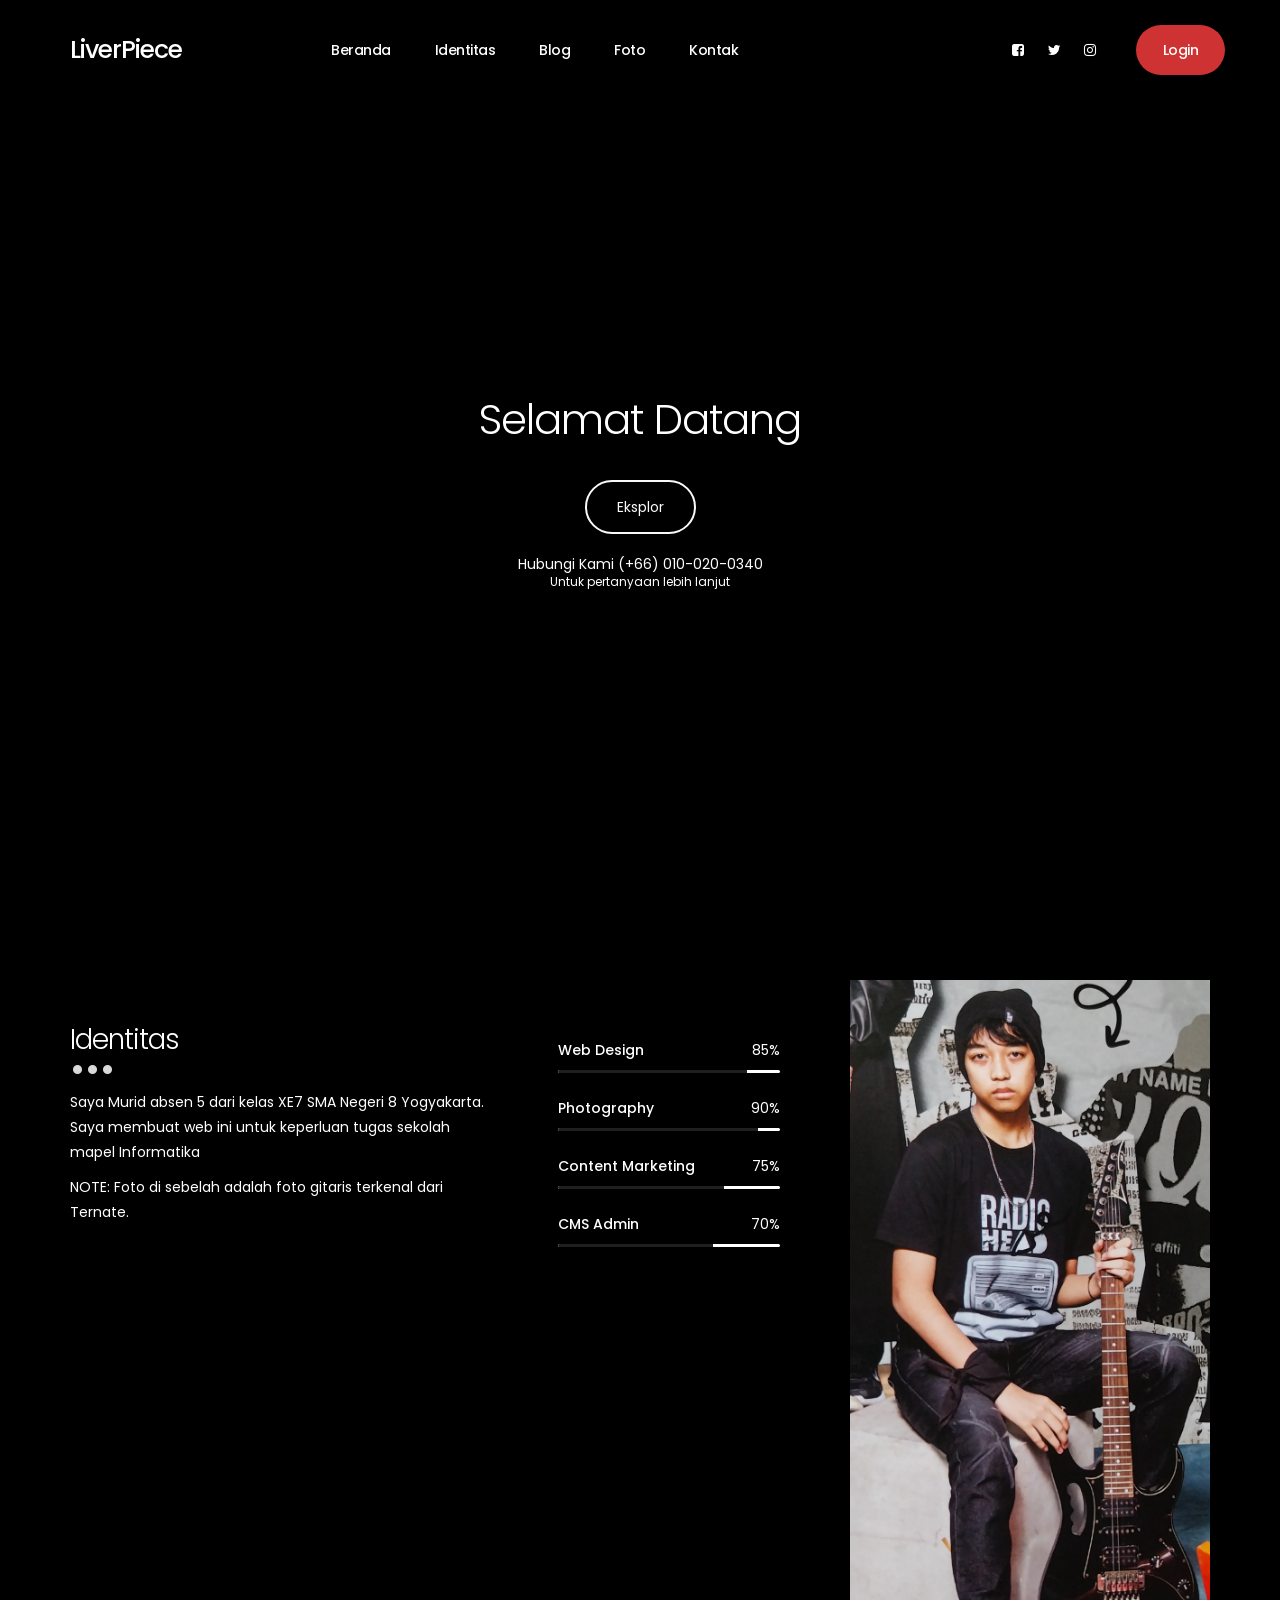
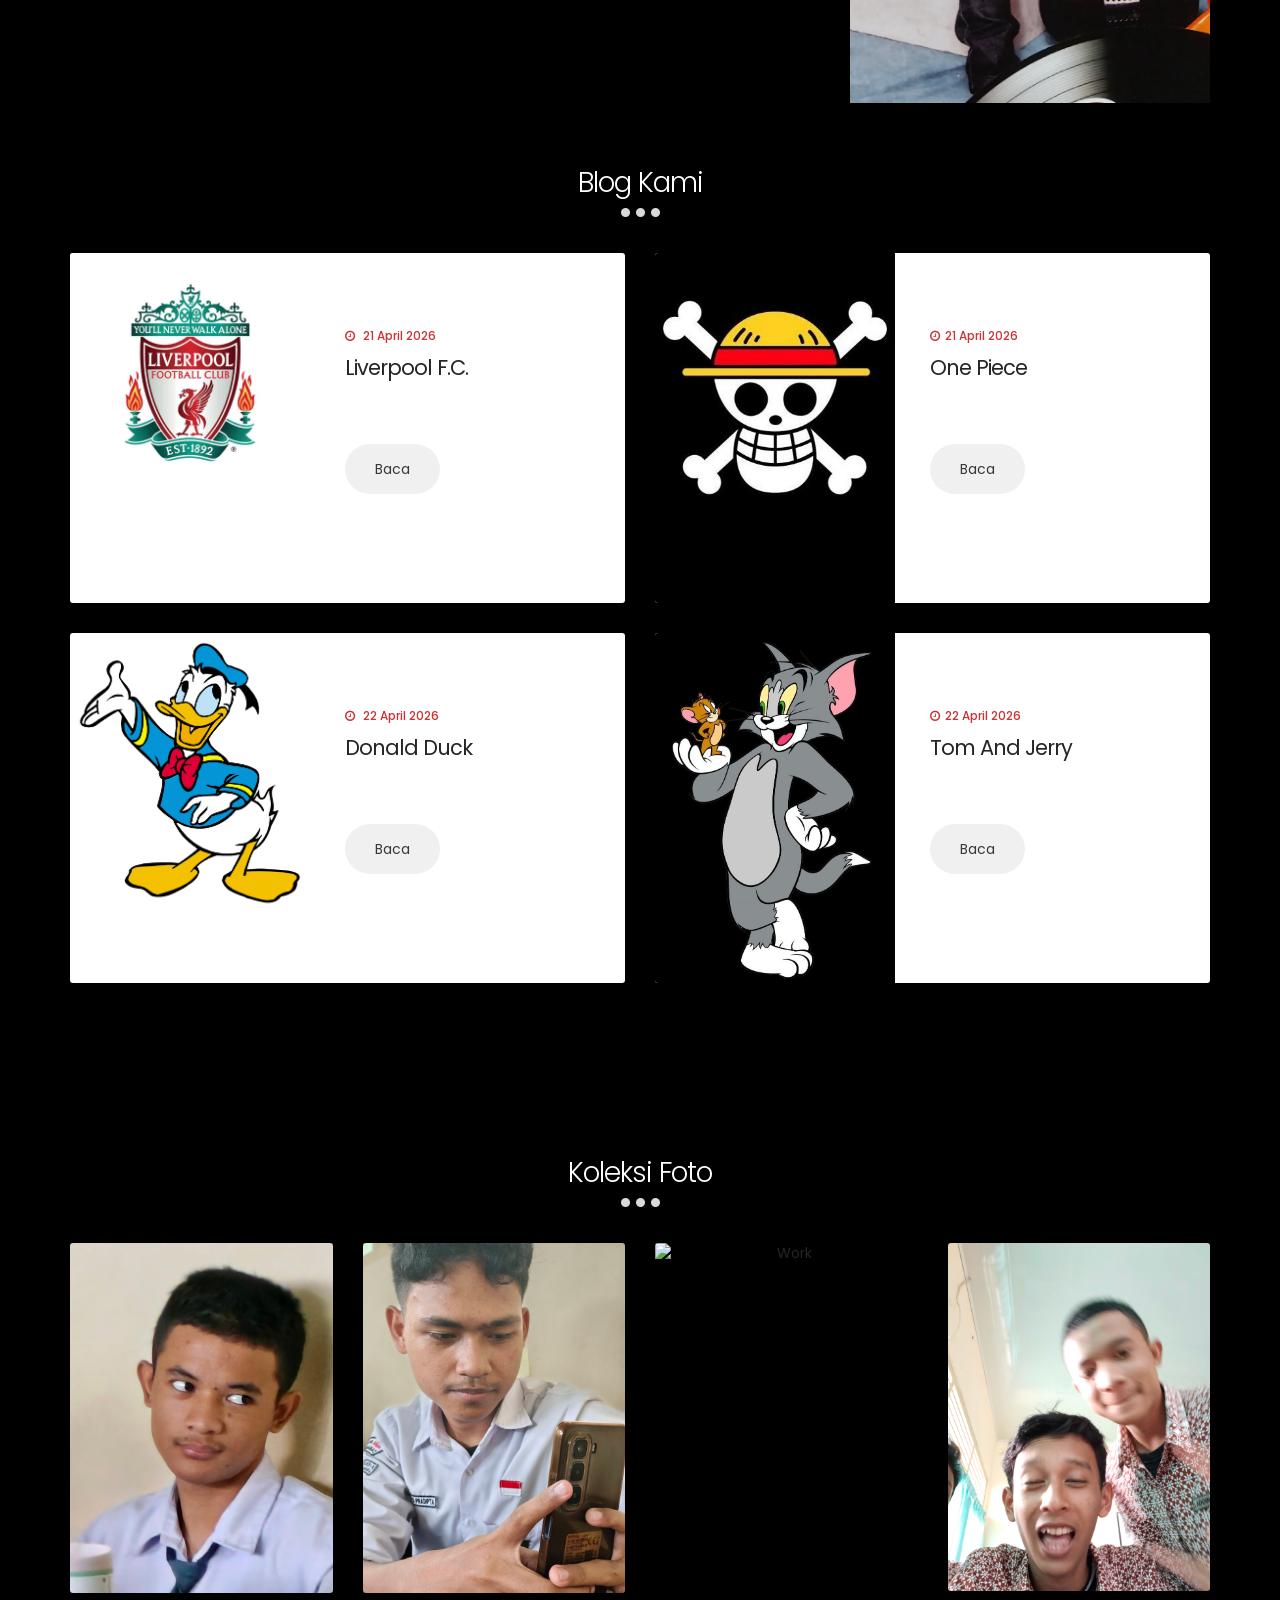
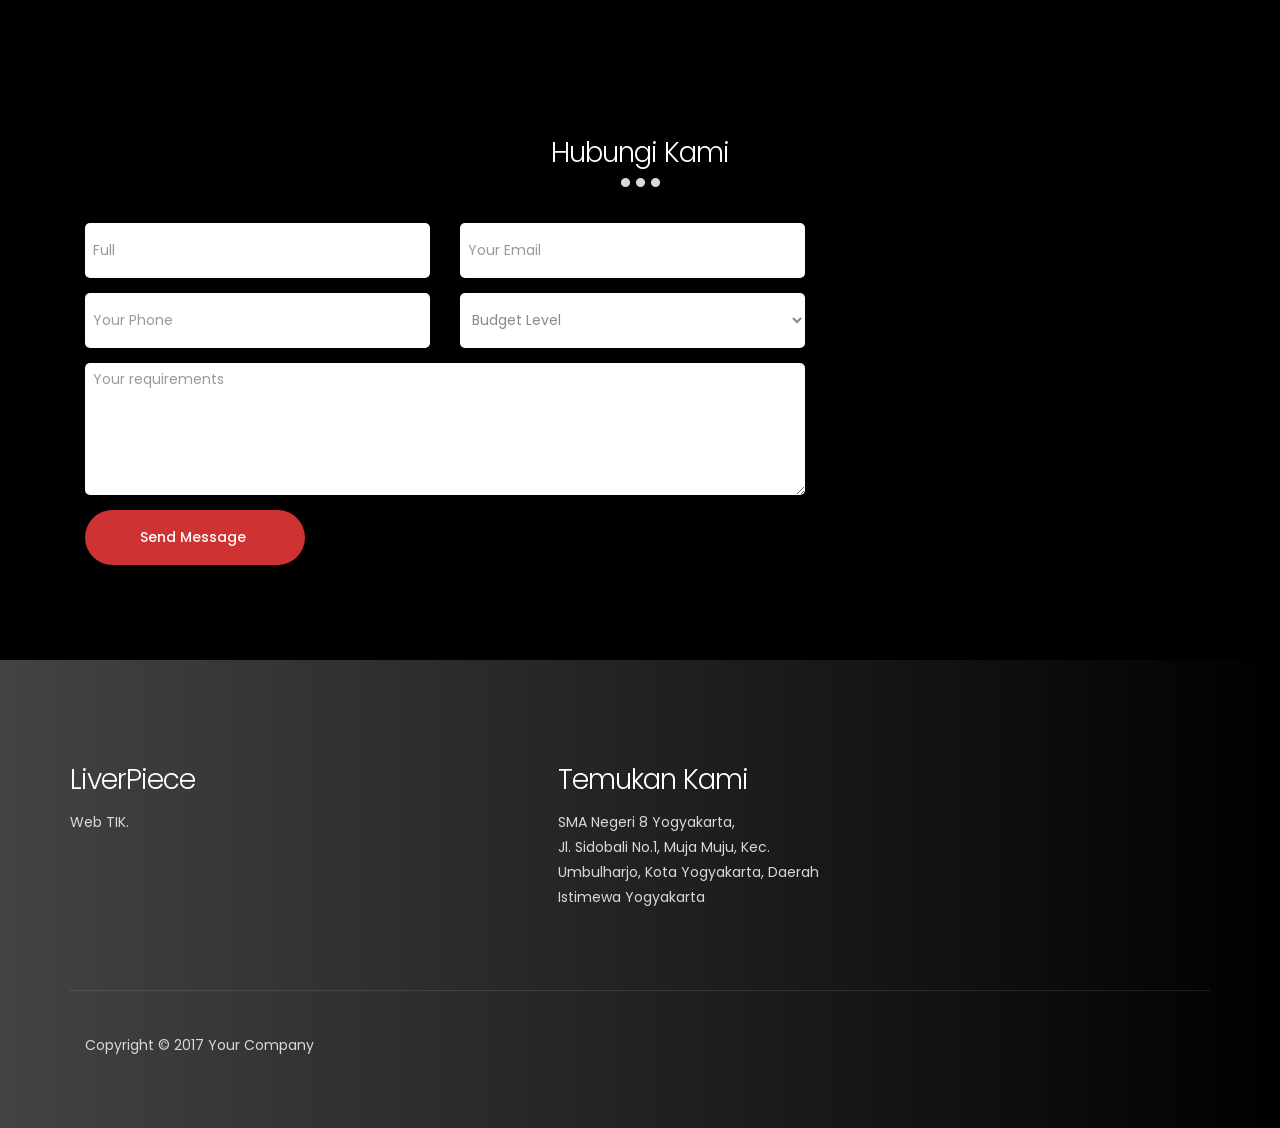
==== commit 2728f831: "Update index.html" ====
--- a/index.html
+++ b/index.html
@@ -389,16 +389,6 @@
                                         <p>Copyright &copy; 2017 Your Company</p>
                                    </div>
                               </div>
-                              <div class="col-md-6 col-sm-7">
-                                   <div class="phone-contact"> 
-                                        <p>Call us <span>(+66) 010-020-0340</span></p>
-                                   </div>
-                                   <ul class="social-icon">
-                                        <li><a href="https://www.facebook.com/templatemo" class="fa fa-facebook-square" attr="facebook icon"></a></li>
-                                        <li><a href="#" class="fa fa-twitter"></a></li>
-                                        <li><a href="#" class="fa fa-instagram"></a></li>
-                                   </ul>
-                              </div>
                          </div>
                     </div>
                     
@@ -424,7 +414,7 @@
 
                                    <div class="col-md-12 col-sm-12">
                                         <div class="modal-title">
-                                             <h2>Hydro Co</h2>
+                                             <h2>LiverPiece</h2>
                                         </div>
 
                                         <!-- NAV TABS -->
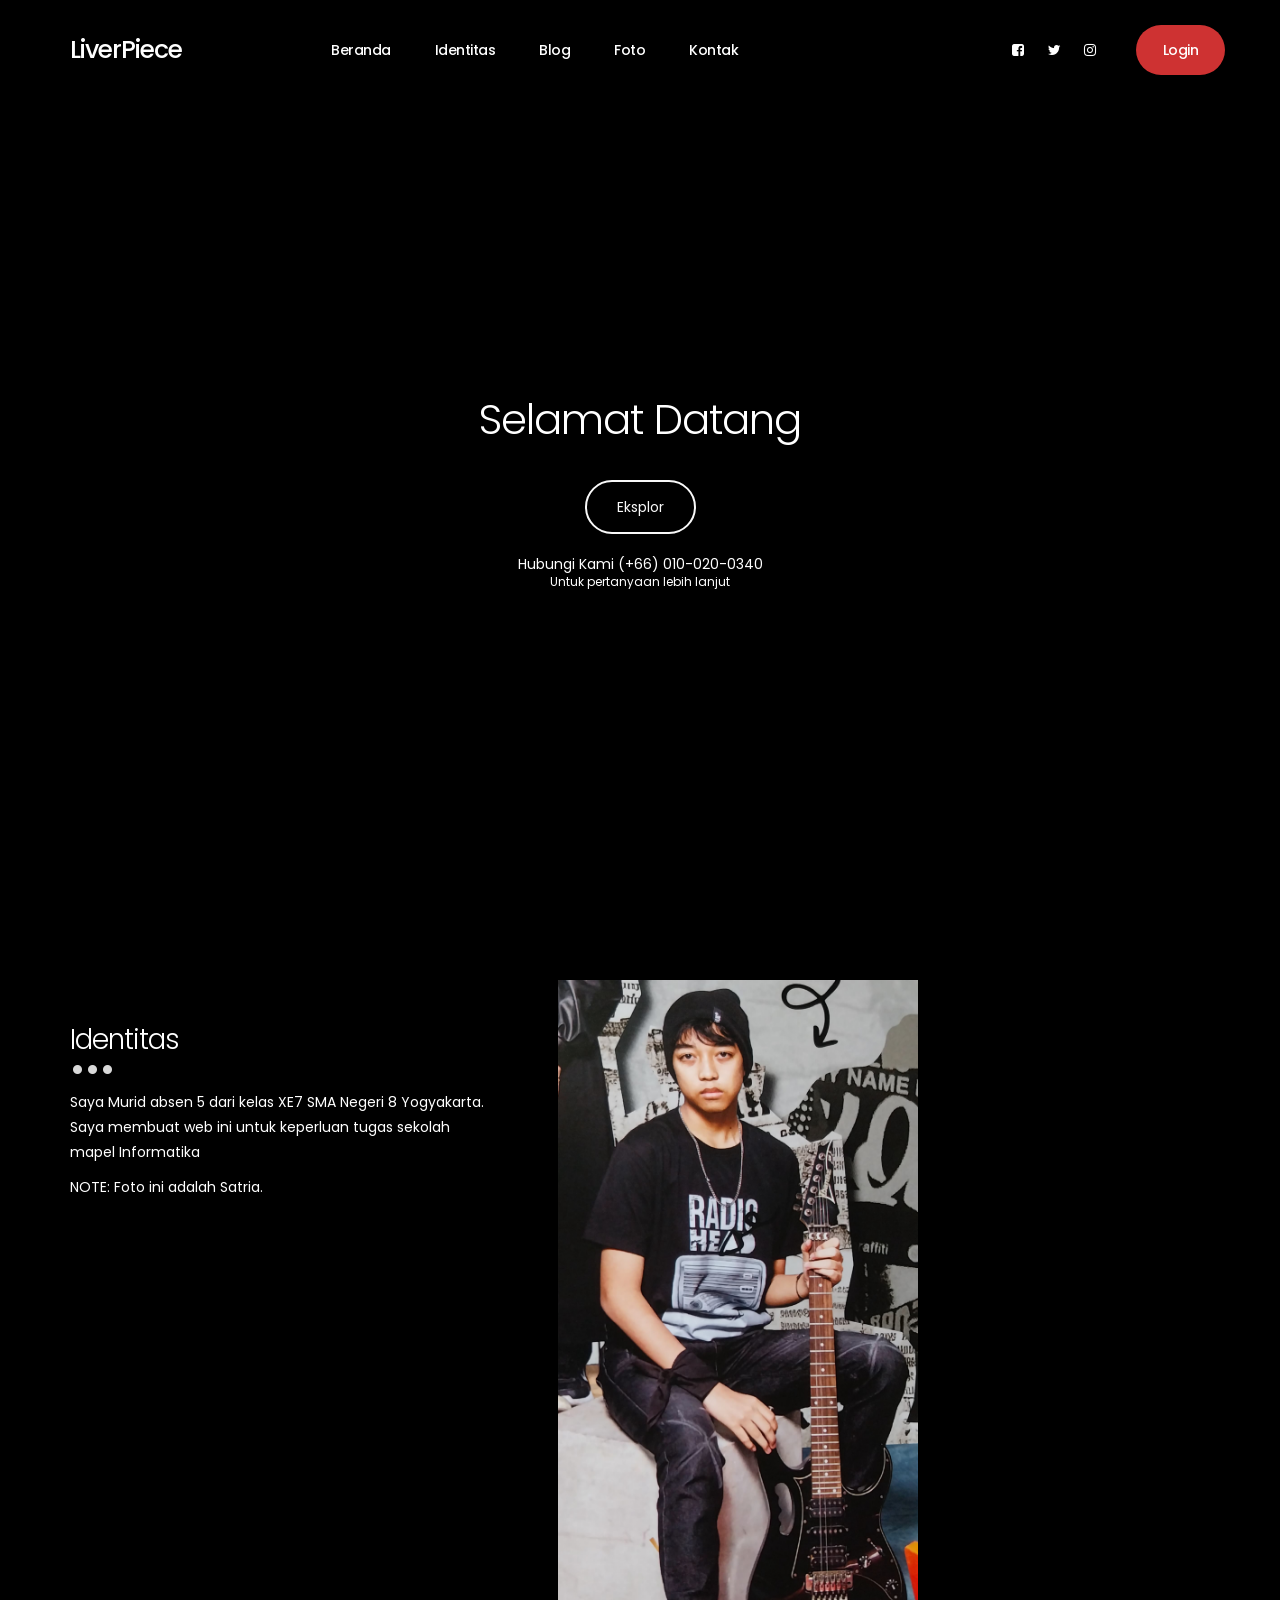
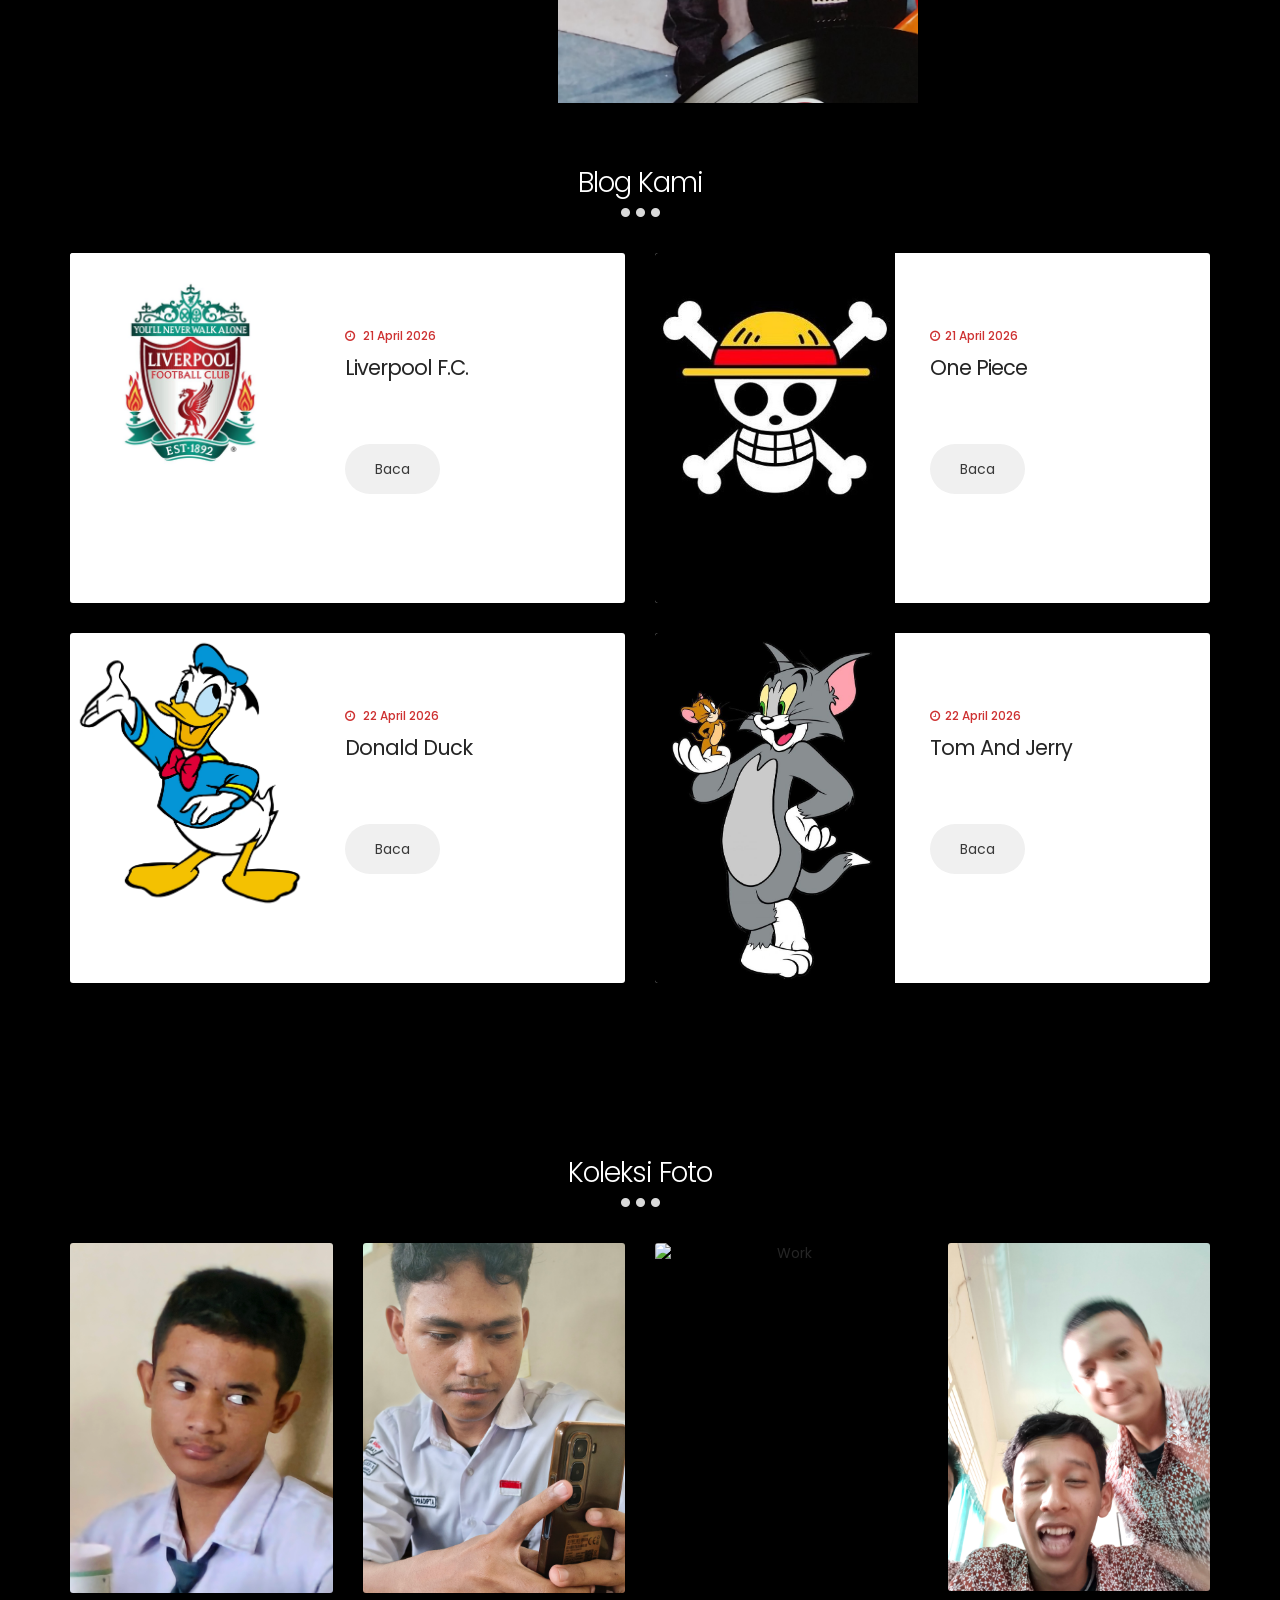
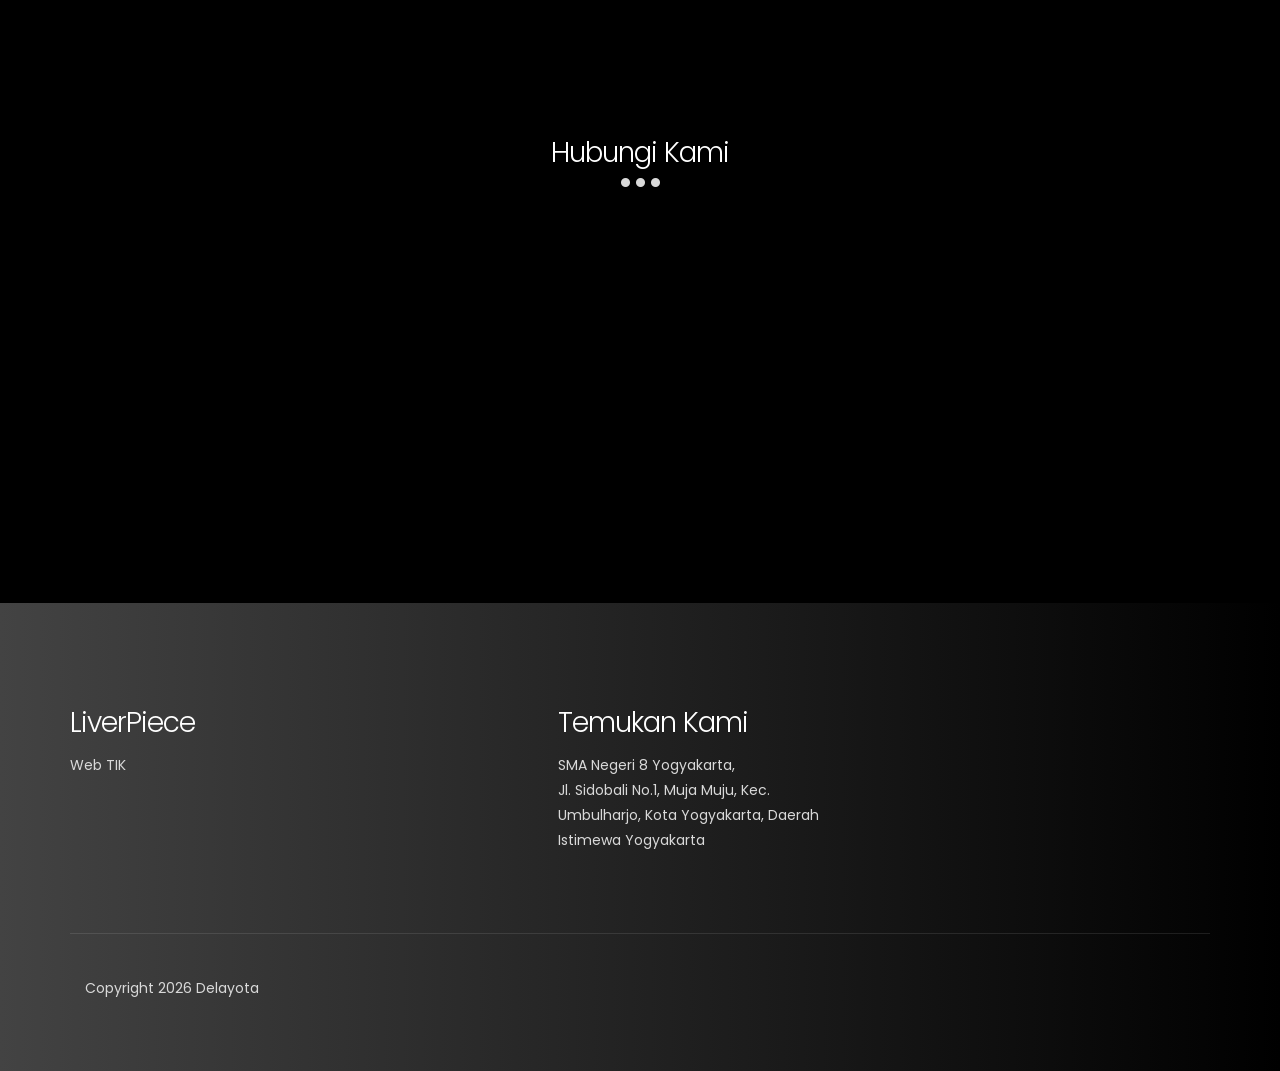
==== commit 3cf1b3b1: "Update index.html" ====
--- a/index.html
+++ b/index.html
@@ -101,37 +101,7 @@
                                    <span class="line-bar">...</span>
                               </div>
                               <p>Saya Murid absen 5 dari kelas XE7 SMA Negeri 8 Yogyakarta. Saya membuat web ini untuk keperluan tugas sekolah mapel Informatika</p>
-                              <p> NOTE: Foto di sebelah adalah foto gitaris terkenal dari Ternate.</p>
-                         </div>
-                    </div>
-
-                    <div class="col-md-3 col-sm-6">
-                         <div class="about-info skill-thumb">
-
-                              <strong>Web Design</strong>
-                                   <span class="pull-right">85%</span>
-                                        <div class="progress">
-                                             <div class="progress-bar progress-bar-primary" role="progressbar" aria-valuenow="85" aria-valuemin="0" aria-valuemax="100" style="width: 85%;"></div>
-                                        </div>
-
-                              <strong>Photography</strong>
-                                   <span class="pull-right">90%</span>
-                                        <div class="progress">
-                                             <div class="progress-bar progress-bar-primary" role="progressbar" aria-valuenow="90" aria-valuemin="0" aria-valuemax="100" style="width: 90%;"></div>
-                                        </div>
-
-                              <strong>Content Marketing</strong>
-                                   <span class="pull-right">75%</span>
-                                        <div class="progress">
-                                             <div class="progress-bar progress-bar-primary" role="progressbar" aria-valuenow="75" aria-valuemin="0" aria-valuemax="100" style="width: 75%;"></div>
-                                        </div>
-
-                              <strong>CMS Admin</strong>
-                                   <span class="pull-right">70%</span>
-                                        <div class="progress">
-                                             <div class="progress-bar progress-bar-primary" role="progressbar" aria-valuenow="70" aria-valuemin="0" aria-valuemax="100" style="width: 70%;"></div>
-                                        </div>
-
+                              <p> NOTE: Foto ini adalah Satria.</p>
                          </div>
                     </div>
 
@@ -243,7 +213,7 @@
 
                                    <div class="work-info">
                                         <h3>Lingga</h3>
-                                        <small>Lagi ngelirik</small>
+                                        <small>Melirik</small>
                                    </div>
                               </a>
                          </div>
@@ -305,45 +275,6 @@
                               <h2>Hubungi Kami</h2>
                               <span class="line-bar">...</span>
                          </div>
-                    </div>
-
-                    <div class="col-md-8 col-sm-8">
-                        
-                         <!-- CONTACT FORM HERE -->
-                         <form id="contact-form" role="form" action="#" method="post">
-                              <div class="col-md-6 col-sm-6">
-                                   <input type="text" class="form-control" placeholder="Full" id="cf-name" name="cf-name" required="">
-                              </div>
-
-                              <div class="col-md-6 col-sm-6">
-                                   <input type="email" class="form-control" placeholder="Your Email" id="cf-email" name="cf-email" required="">
-                              </div>
-
-                              <div class="col-md-6 col-sm-6">
-                                   <input type="tel" class="form-control" placeholder="Your Phone" id="cf-number" name="cf-number" required="">
-                              </div>
-
-                              <div class="col-md-6 col-sm-6">
-                                   <select class="form-control" id="cf-budgets" name="cf-budgets">
-                                        <option>Budget Level</option>
-                                        <option>$500 to $1,000</option>
-                                        <option>$1,000 to $2,200</option>
-                                        <option>$2,200 to $4,500</option>
-                                        <option>$4,500 to $7,500</option>
-                                        <option>$7,500 to $12,000</option>
-                                        <option>$12,000 or more</option>
-                                   </select>
-                              </div>
-
-                              <div class="col-md-12 col-sm-12">
-                                   <textarea class="form-control" rows="6" placeholder="Your requirements" id="cf-message" name="cf-message" required=""></textarea>
-                              </div>
-
-                              <div class="col-md-4 col-sm-12">
-                                   <input type="submit" class="form-control" name="submit" value="Send Message">
-                              </div>
-
-                         </form>
                     </div>
 
                     <div class="col-md-4 col-sm-4">
@@ -371,7 +302,7 @@
                     <div class="col-md-5 col-sm-12">
                          <div class="footer-thumb footer-info"> 
                               <h2>LiverPiece</h2>
-                              <p>Web TIK.</p>
+                              <p>Web TIK</p>
                          </div>
                     </div>
 
@@ -386,7 +317,7 @@
                          <div class="footer-bottom">
                               <div class="col-md-6 col-sm-5">
                                    <div class="copyright-text"> 
-                                        <p>Copyright &copy; 2017 Your Company</p>
+                                        <p>Copyright 2026 Delayota</p>
                                    </div>
                               </div>
                          </div>
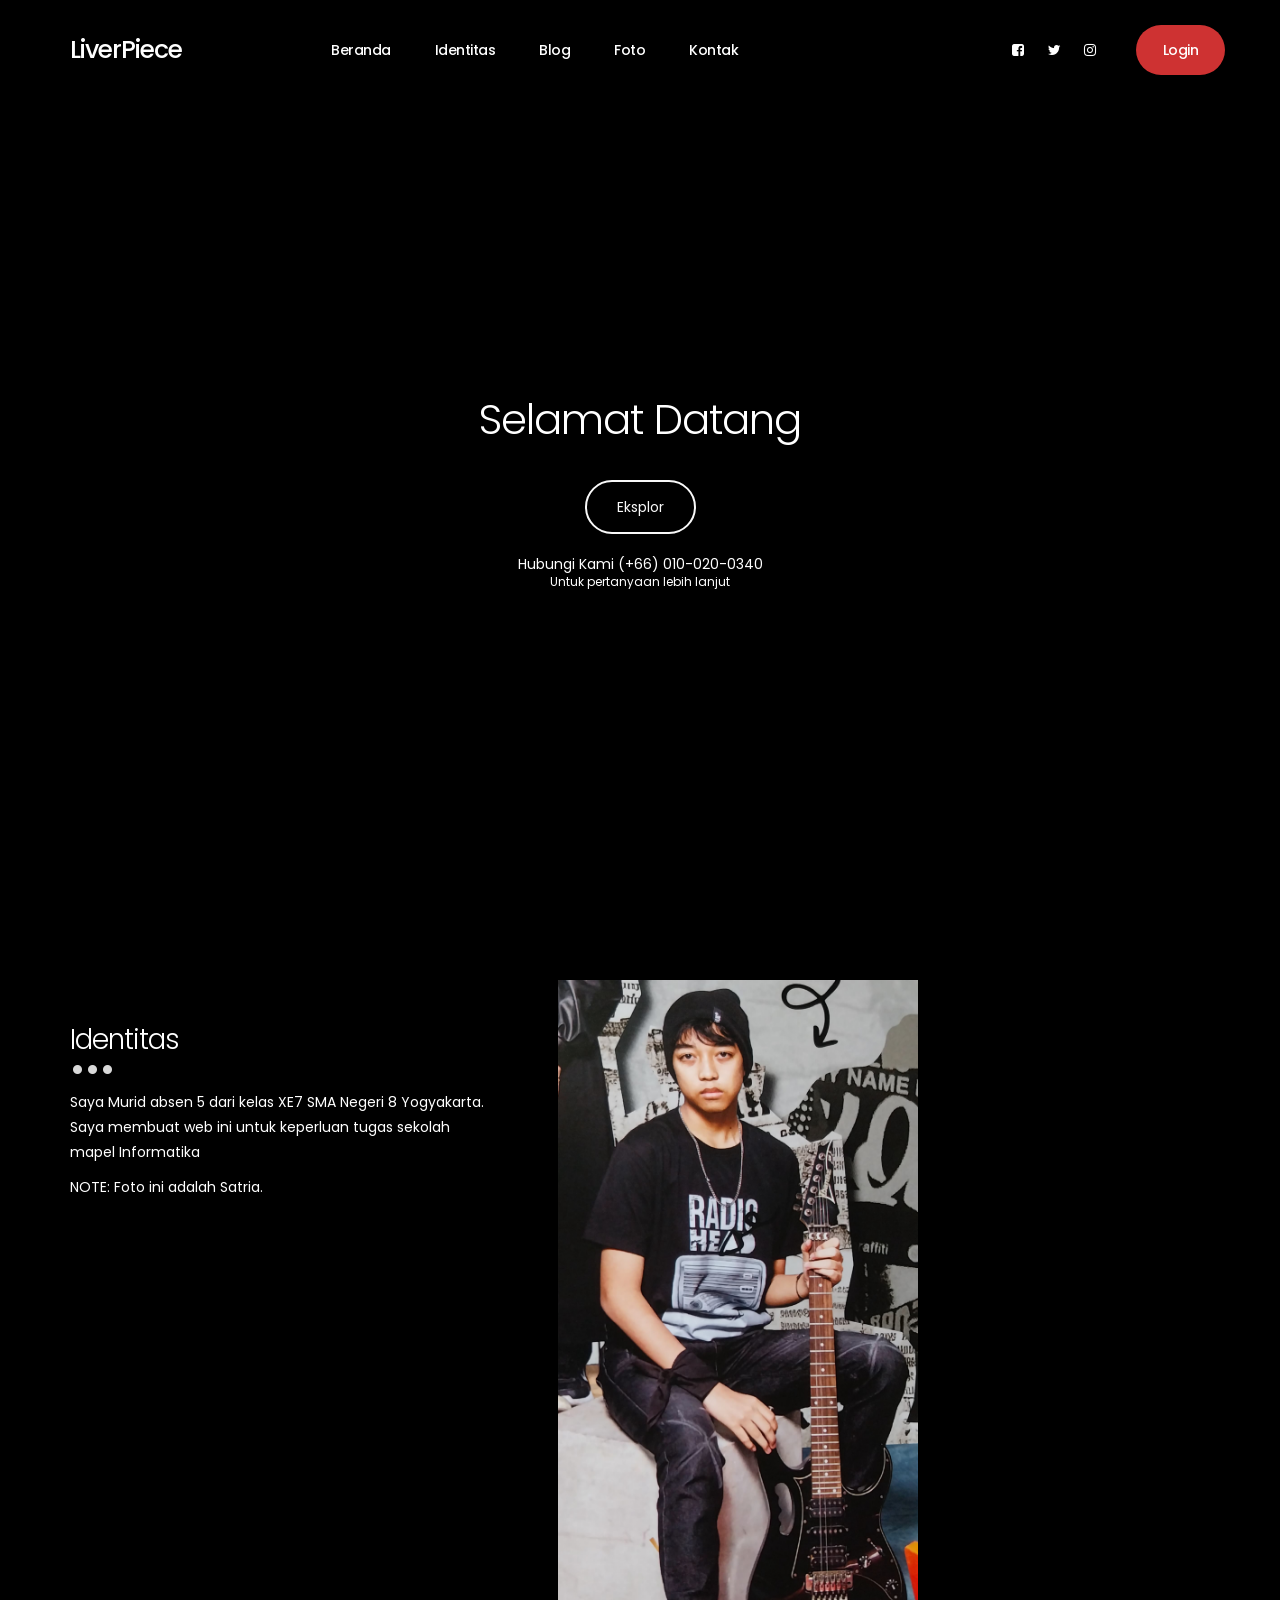
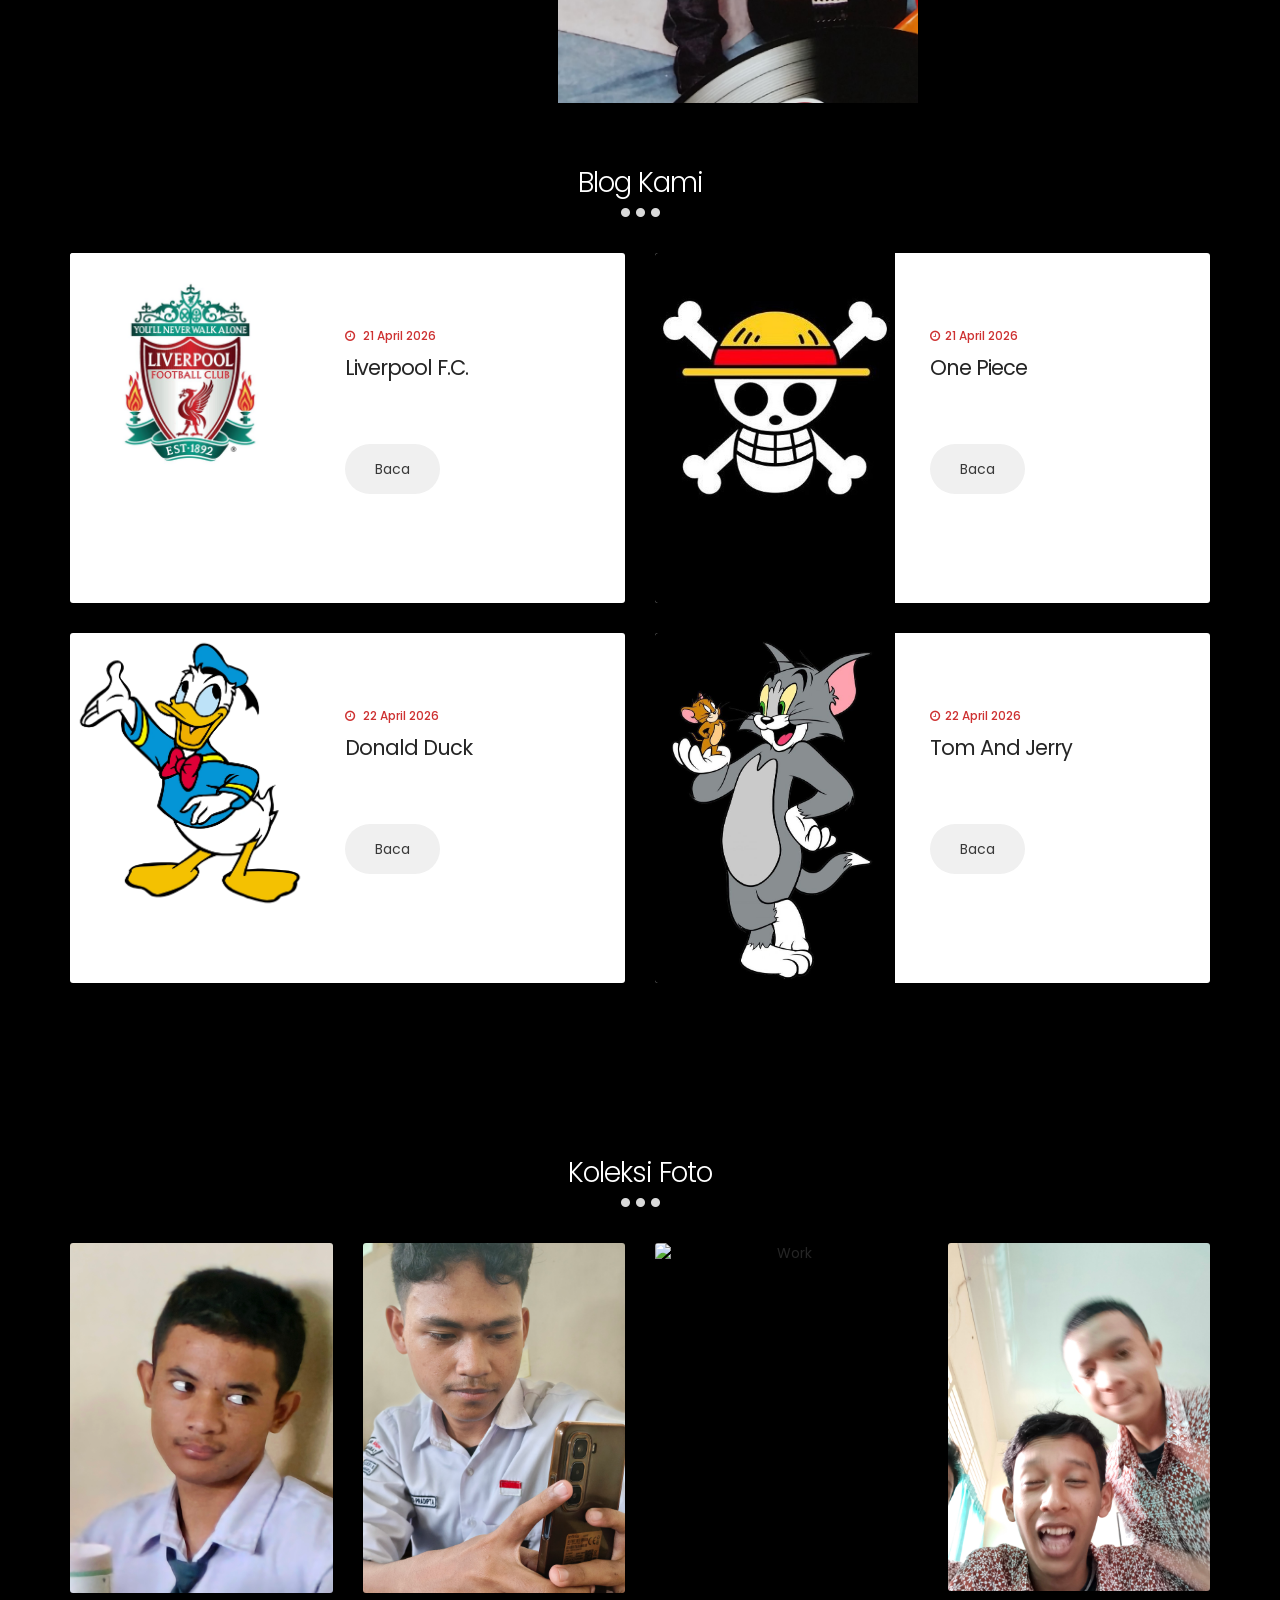
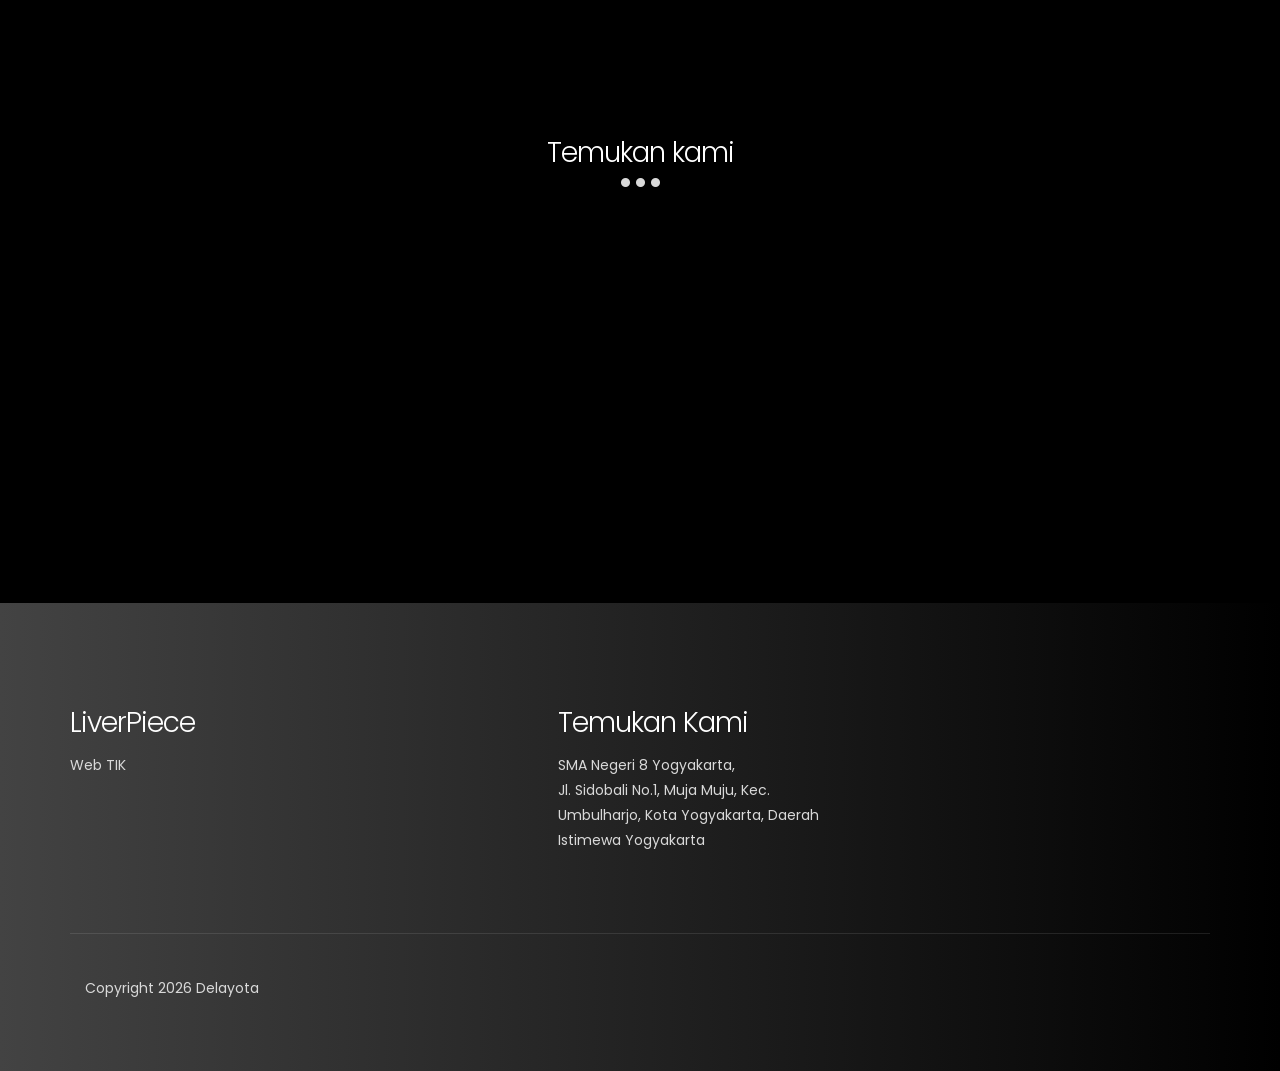
==== commit 8d2af528: "Update index.html" ====
--- a/index.html
+++ b/index.html
@@ -272,19 +272,14 @@
 
                     <div class="col-md-12 col-sm-12">
                          <div class="section-title">
-                              <h2>Hubungi Kami</h2>
+                              <h2>Temukan kami</h2>
                               <span class="line-bar">...</span>
                          </div>
                     </div>
 
                     <div class="col-md-4 col-sm-4">
                          <div class="google-map">
-	<!-- How to change your own map point
-            1. Go to Google Maps
-            2. Click on your location point
-            3. Click "Share" and choose "Embed map" tab
-            4. Copy only URL and paste it within the src="" field below
-	-->
+
                               <iframe src="https://www.google.com/maps/embed?pb=!1m18!1m12!1m3!1d3952.8453483321513!2d110.38421717587428!3d-7.806213792213693!2m3!1f0!2f0!3f0!3m2!1i1024!2i768!4f13.1!3m3!1m2!1s0x2e7a57b3f1d76af7%3A0x7e335f8ef00d6884!2sSMA%20Negeri%208%20Yogyakarta!5e0!3m2!1sid!2sid!4v1716195600000!5m2!1sid!2sid" allowfullscreen></iframe>
                          </div>
                     </div>
